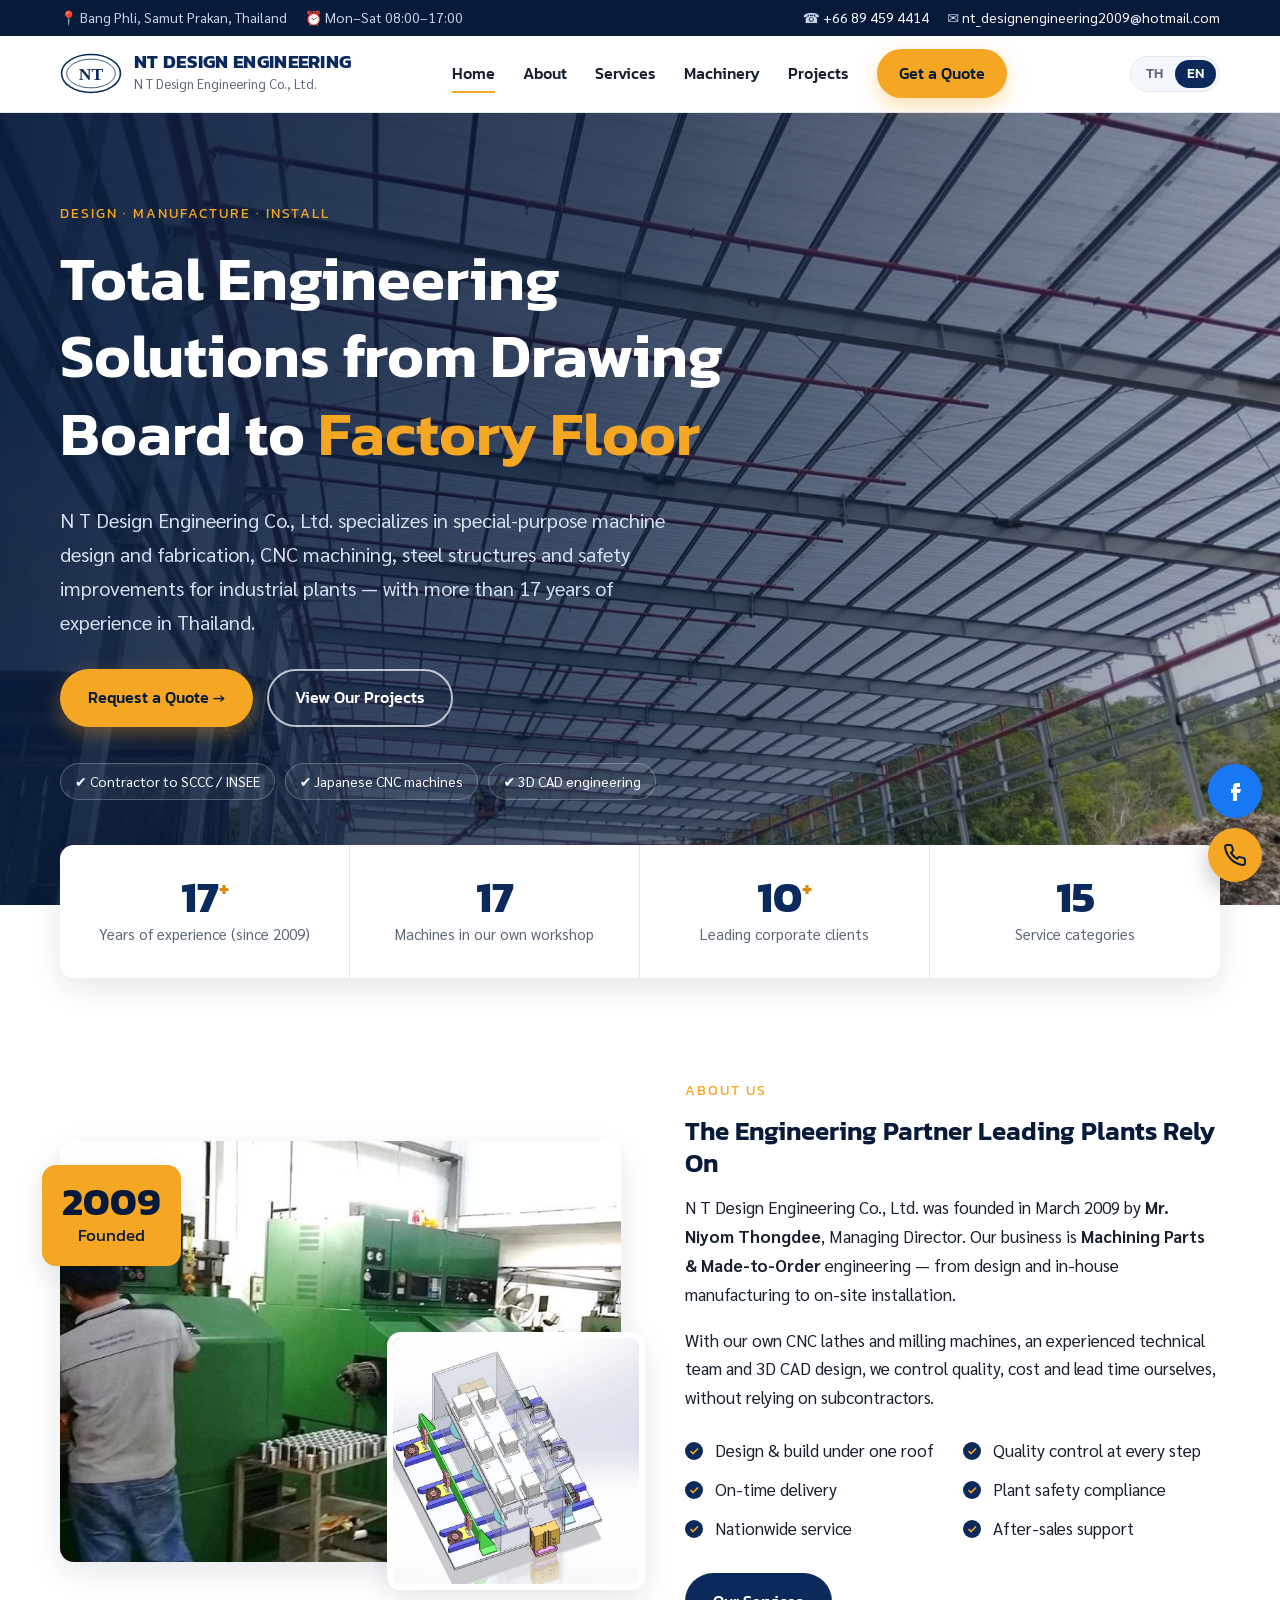
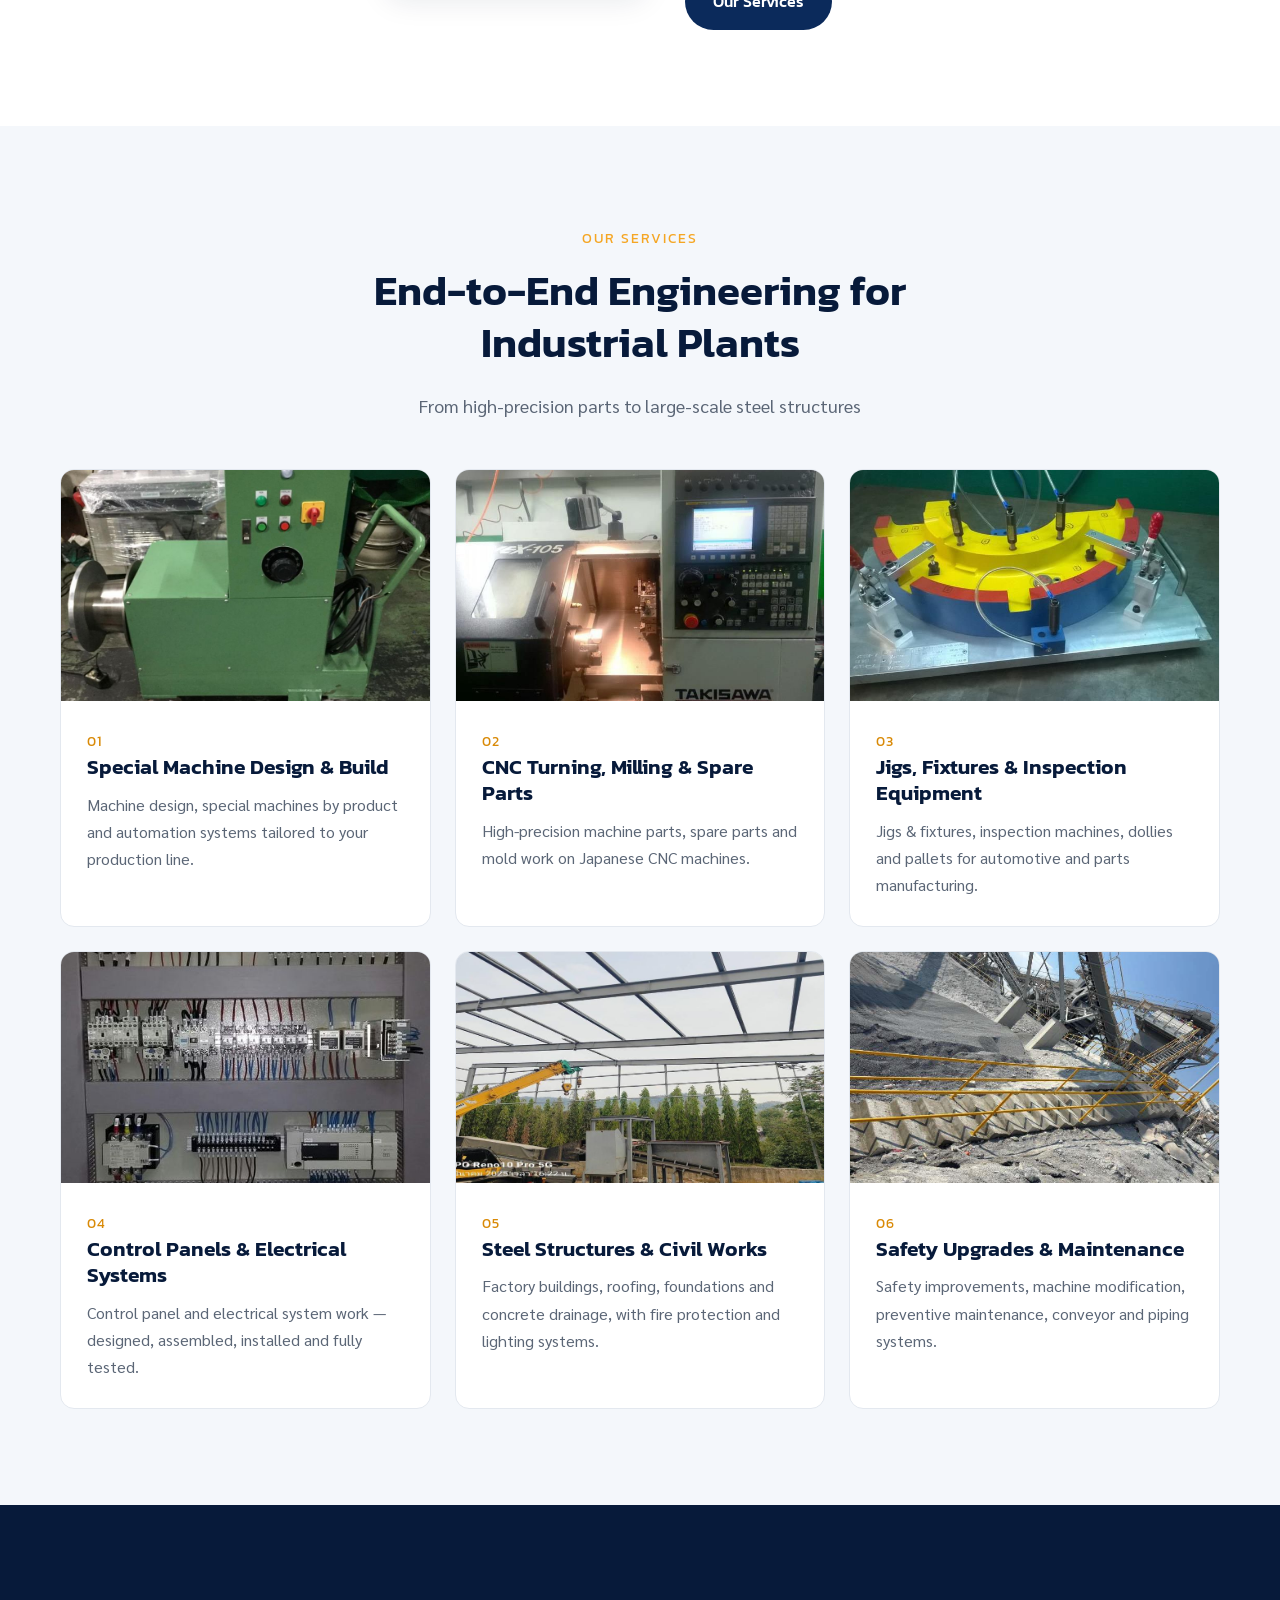
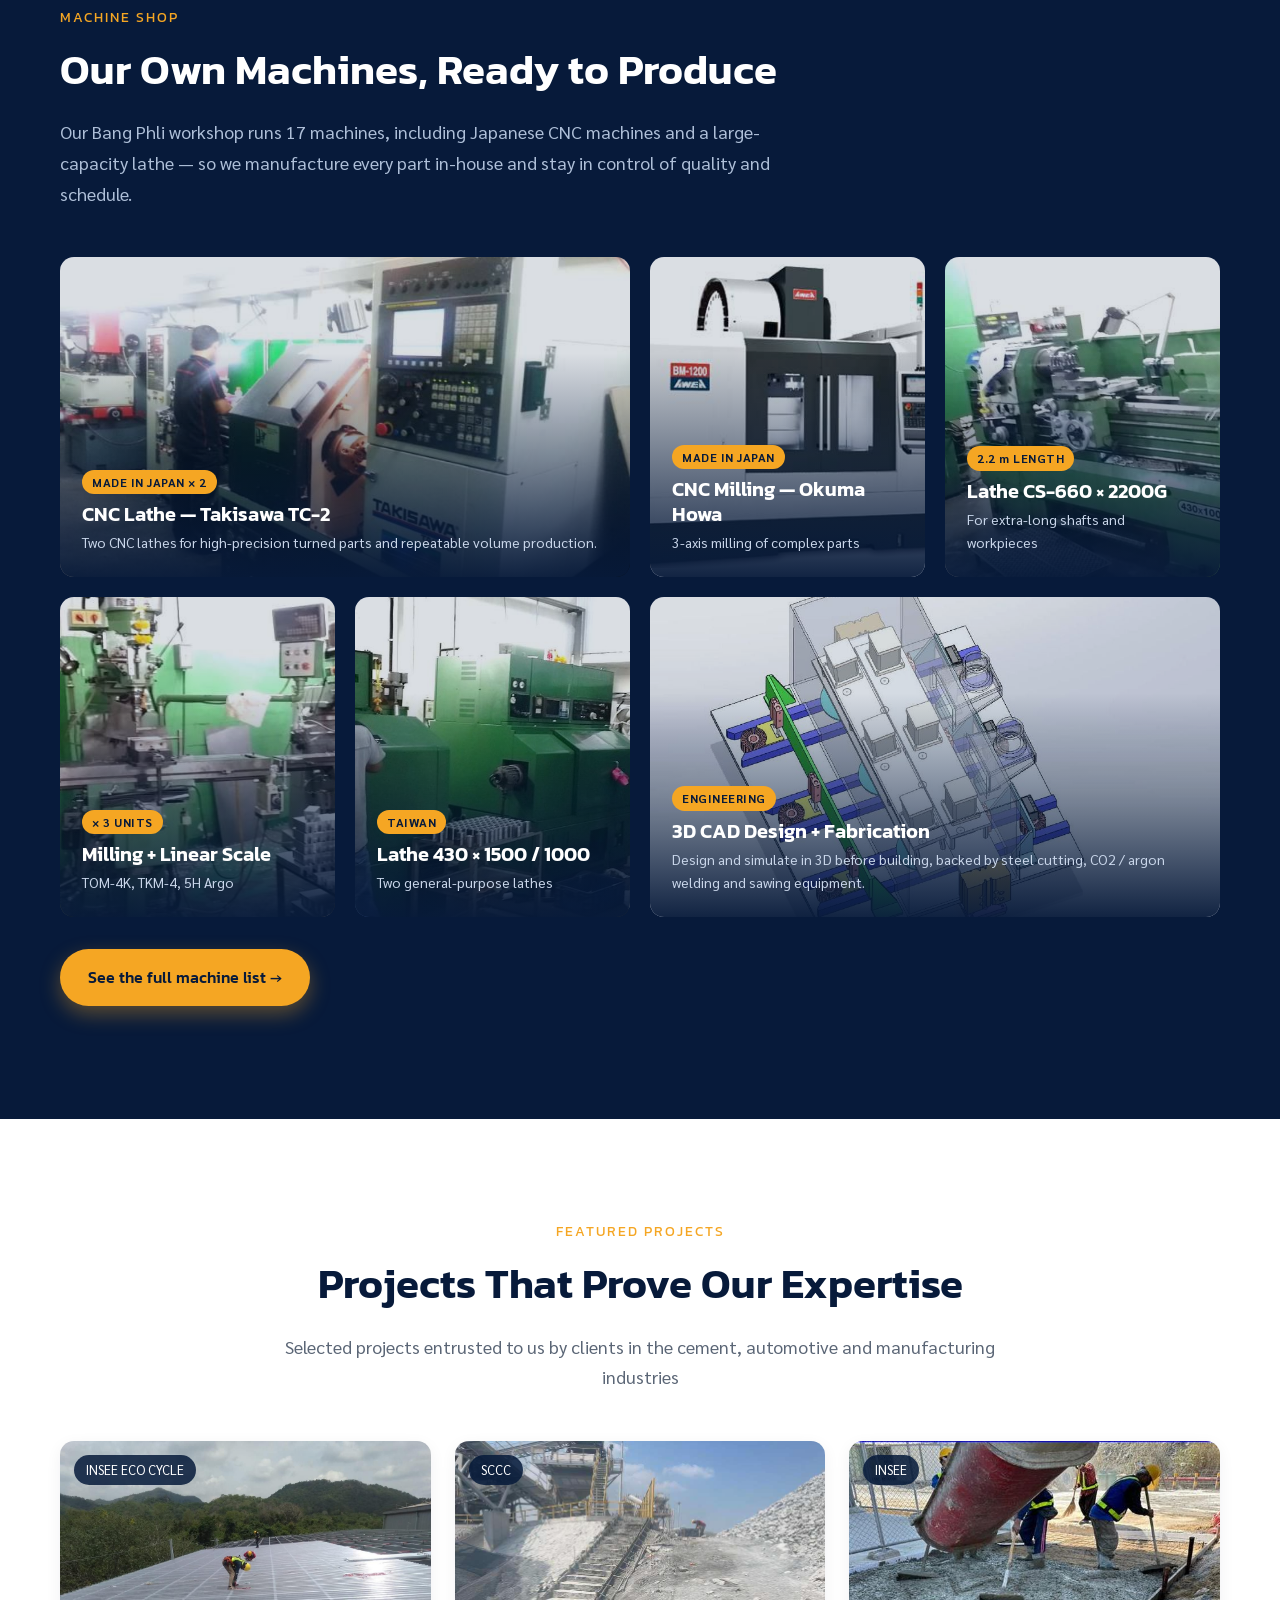
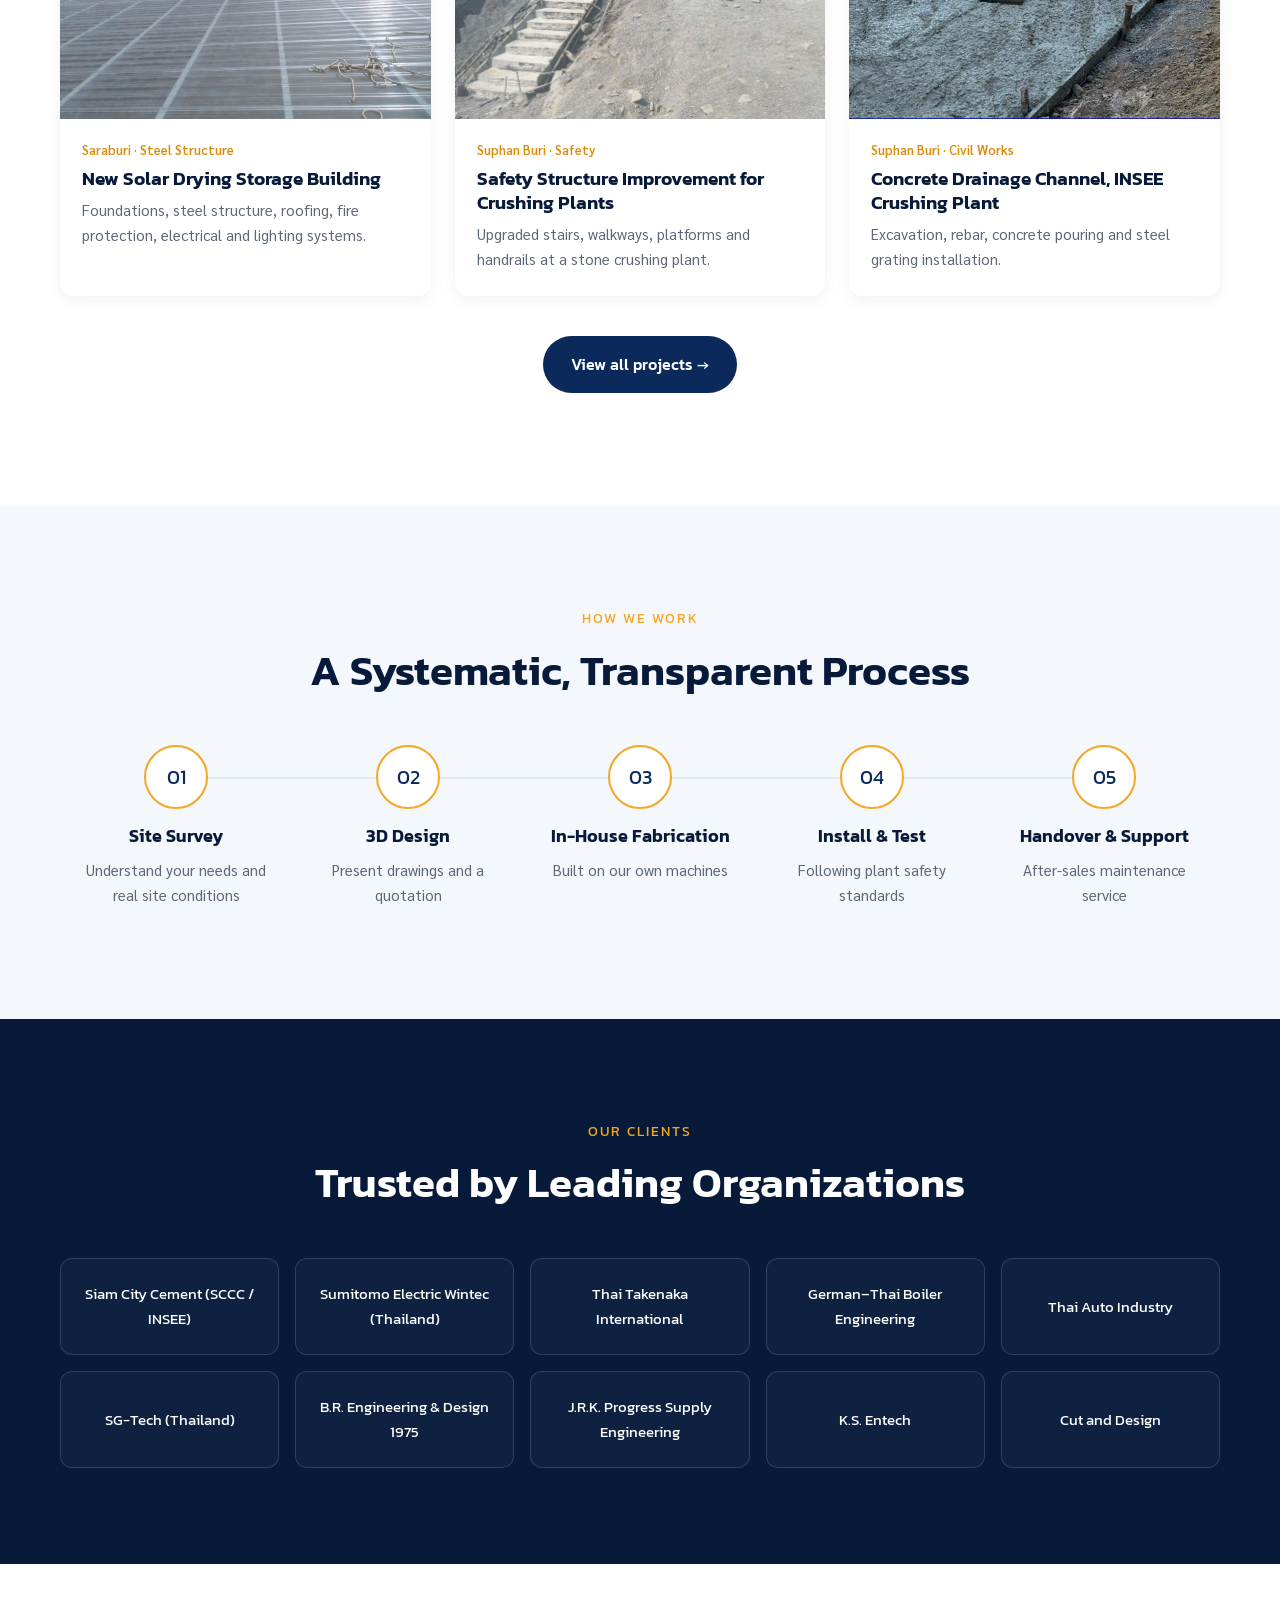
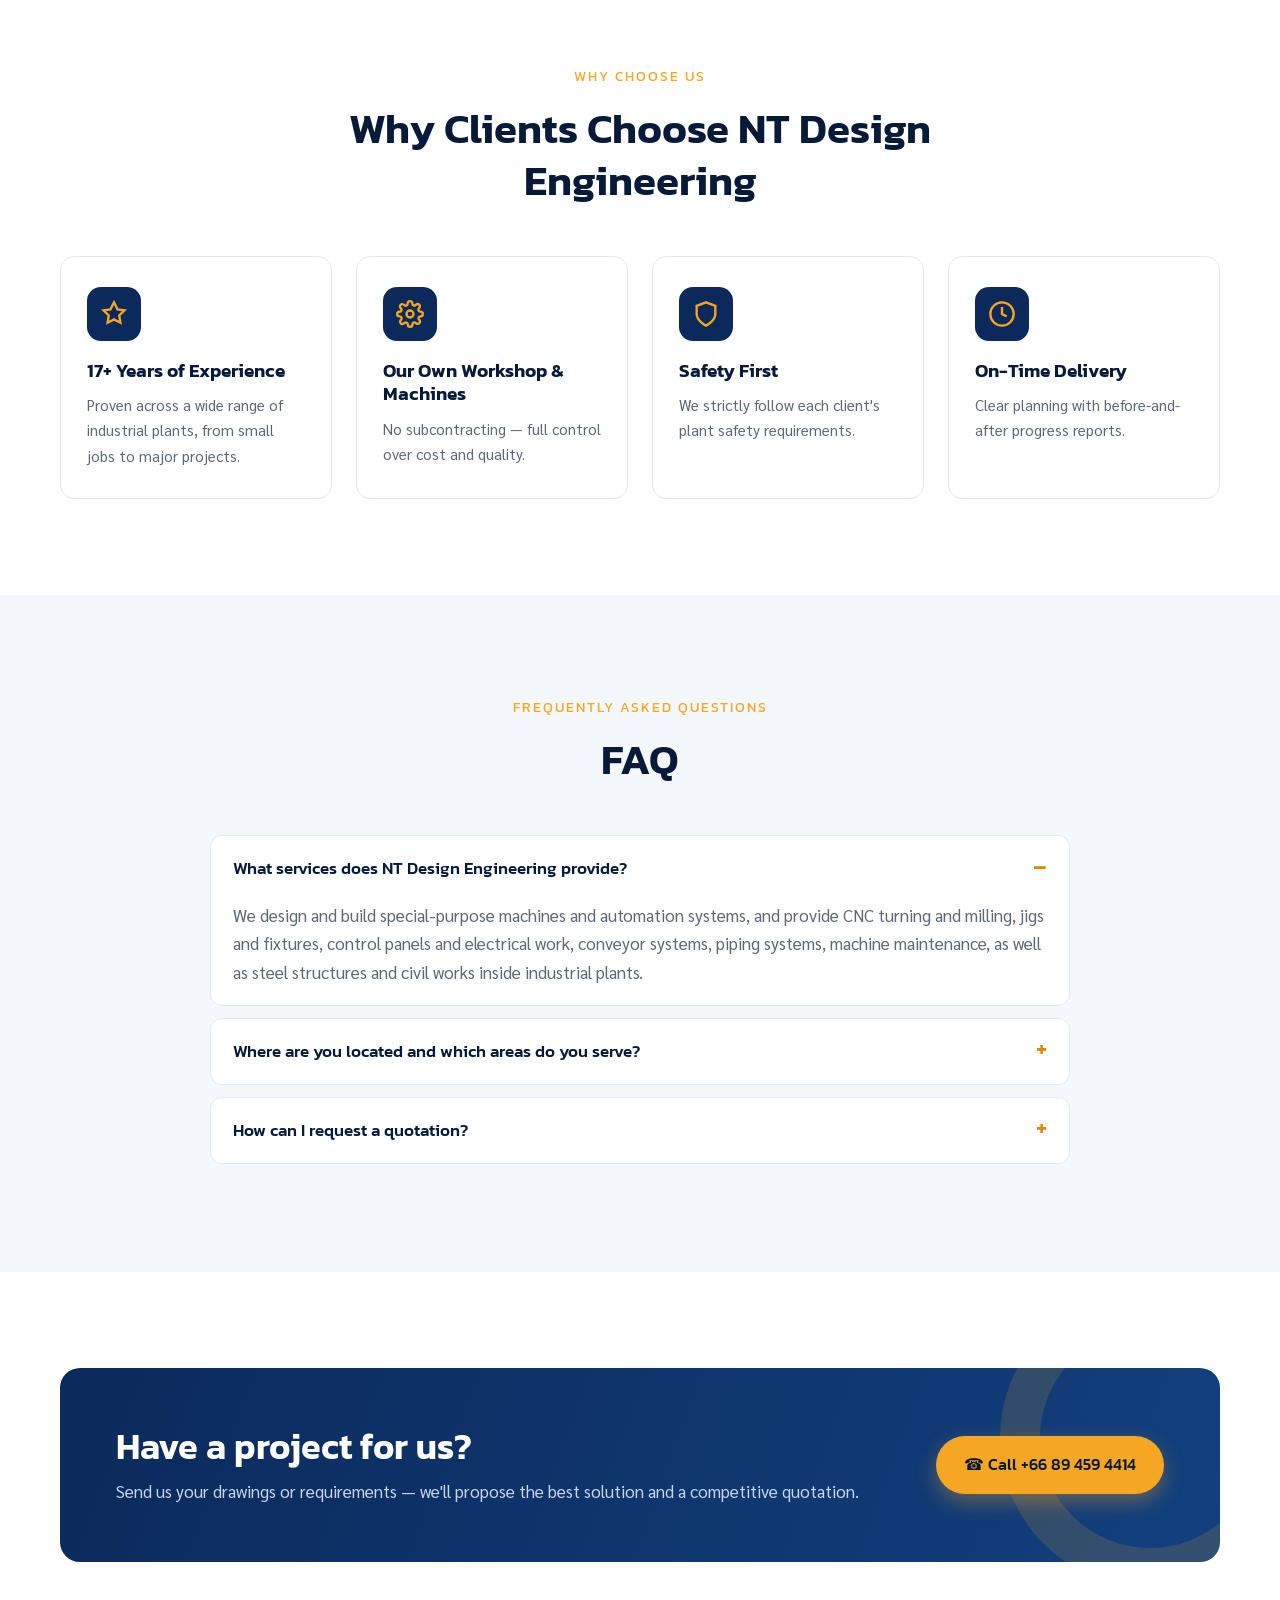
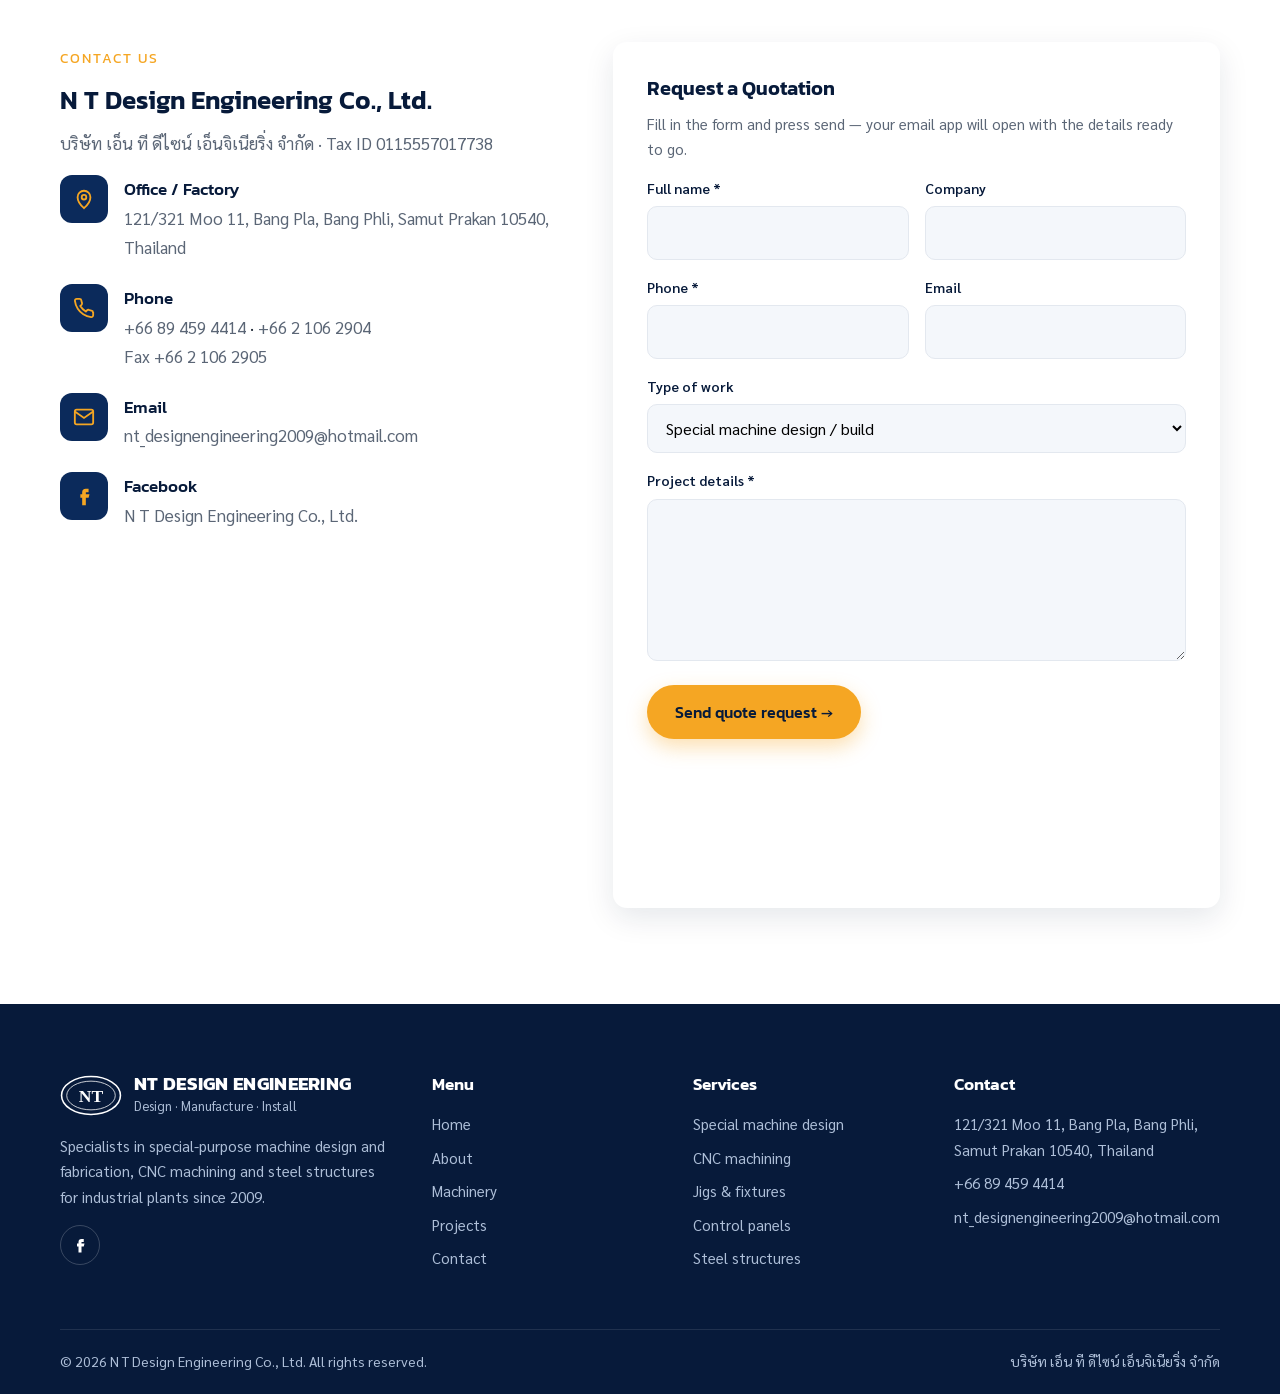
==== en/index.html @ 063d1cce "Version.01" ====
<!doctype html>
<html lang="en">
<head>
  <meta charset="utf-8">
  <meta name="viewport" content="width=device-width, initial-scale=1">
  <title>NT Design Engineering | Special Machine Design, CNC Machining &amp; Steel Structures, Thailand</title>
  <meta name="description" content="N T Design Engineering Co., Ltd. designs and builds special-purpose machines, automation systems, CNC machined parts, jigs &amp; fixtures, control panels, steel structures and plant civil works in Thailand. 17+ years of experience, trusted by SCCC / INSEE. Bang Phli, Samut Prakan.">
  <meta name="keywords" content="NT Design Engineering, special machine Thailand, machine design Thailand, CNC machining Samut Prakan, jig and fixture Thailand, control panel, steel structure contractor Thailand, industrial contractor Bangkok">
  <link rel="canonical" href="https://www.ntdesignengineering.com/en/">
  <link rel="alternate" hreflang="th" href="https://www.ntdesignengineering.com/">
  <link rel="alternate" hreflang="en" href="https://www.ntdesignengineering.com/en/">
  <link rel="alternate" hreflang="x-default" href="https://www.ntdesignengineering.com/">
  <meta name="robots" content="index, follow">
  <meta name="theme-color" content="#0b2a5b">

  <meta property="og:type" content="website">
  <meta property="og:locale" content="en_US">
  <meta property="og:locale:alternate" content="th_TH">
  <meta property="og:site_name" content="NT Design Engineering">
  <meta property="og:title" content="NT Design Engineering | Design · Manufacture · Install">
  <meta property="og:description" content="Special machine design, CNC machining, steel structures and plant safety improvements for industrial facilities in Thailand. 17+ years of experience.">
  <meta property="og:url" content="https://www.ntdesignengineering.com/en/">
  <meta property="og:image" content="https://www.ntdesignengineering.com/assets/img/hero-steel-structure.jpg">
  <meta name="twitter:card" content="summary_large_image">

  <link rel="icon" href="../assets/img/logo.svg" type="image/svg+xml">
  <link rel="preconnect" href="https://fonts.googleapis.com">
  <link rel="preconnect" href="https://fonts.gstatic.com" crossorigin>
  <link href="https://fonts.googleapis.com/css2?family=Kanit:wght@400;500;600&family=Sarabun:wght@400;600;700&display=swap" rel="stylesheet">
  <link rel="preload" as="image" href="../assets/img/hero-steel-structure.jpg">
  <link rel="stylesheet" href="../assets/css/style.css">

  <script type="application/ld+json">
  {
    "@context": "https://schema.org",
    "@graph": [
      {
        "@type": ["Organization", "LocalBusiness"],
        "@id": "https://www.ntdesignengineering.com/#org",
        "name": "N T Design Engineering Co., Ltd.",
        "alternateName": ["NT Design Engineering", "บริษัท เอ็น ที ดีไซน์ เอ็นจิเนียริ่ง จำกัด"],
        "url": "https://www.ntdesignengineering.com/en/",
        "logo": "https://www.ntdesignengineering.com/assets/img/logo.svg",
        "image": "https://www.ntdesignengineering.com/assets/img/hero-steel-structure.jpg",
        "description": "Design and manufacture of special-purpose machines, automation systems, CNC machined parts, jigs and fixtures, control panels, steel structures and civil works for industrial plants.",
        "foundingDate": "2009-03",
        "founder": { "@type": "Person", "name": "Mr. Niyom Thongdee" },
        "taxID": "0115557017738",
        "telephone": "+66-2-106-2904",
        "faxNumber": "+66-2-106-2905",
        "email": "nt_designengineering2009@hotmail.com",
        "address": {
          "@type": "PostalAddress",
          "streetAddress": "121/321 Moo 11, Bang Pla",
          "addressLocality": "Bang Phli",
          "addressRegion": "Samut Prakan",
          "postalCode": "10540",
          "addressCountry": "TH"
        },
        "areaServed": "TH",
        "openingHours": "Mo-Sa 08:00-17:00",
        "contactPoint": [{
          "@type": "ContactPoint",
          "telephone": "+66-89-459-4414",
          "contactType": "sales",
          "availableLanguage": ["th", "en"]
        }],
        "sameAs": ["https://www.facebook.com/profile.php?id=100054307536803"],
        "knowsAbout": ["Machine design", "Special purpose machine", "Automation system", "CNC machining", "Jig and fixture", "Control panel", "Steel structure", "Conveyor system", "Piping system"]
      },
      {
        "@type": "WebSite",
        "@id": "https://www.ntdesignengineering.com/en/#website",
        "url": "https://www.ntdesignengineering.com/en/",
        "name": "NT Design Engineering",
        "inLanguage": "en",
        "publisher": { "@id": "https://www.ntdesignengineering.com/#org" }
      },
      {
        "@type": "FAQPage",
        "mainEntity": [
          { "@type": "Question", "name": "What services does NT Design Engineering provide?", "acceptedAnswer": { "@type": "Answer", "text": "We design and build special-purpose machines and automation systems, and provide CNC turning and milling, jigs and fixtures, control panels and electrical work, conveyor systems, piping systems, machine maintenance, as well as steel structures and civil works inside industrial plants." } },
          { "@type": "Question", "name": "Where are you located and which areas do you serve?", "acceptedAnswer": { "@type": "Answer", "text": "Our office and factory are at 121/321 Moo 11, Bang Pla, Bang Phli, Samut Prakan 10540, Thailand. We serve projects nationwide, including Saraburi, Suphan Buri and industrial estates across Thailand." } },
          { "@type": "Question", "name": "How can I request a quotation?", "acceptedAnswer": { "@type": "Answer", "text": "Call +66 89 459 4414 or +66 2 106 2904, email nt_designengineering2009@hotmail.com, or send your drawings and requirements through the form on our website. Our team will get back to you promptly." } }
        ]
      }
    ]
  }
  </script>
</head>
<body>
  <a class="skip" href="#main">Skip to content</a>

  <div class="topbar">
    <div class="container">
      <div><span>📍 Bang Phli, Samut Prakan, Thailand</span><span class="hide-sm">⏰ Mon–Sat 08:00–17:00</span></div>
      <div><span>☎ <a href="tel:+66894594414">+66 89 459 4414</a></span><span class="hide-sm">✉ <a href="mailto:nt_designengineering2009@hotmail.com">nt_designengineering2009@hotmail.com</a></span></div>
    </div>
  </div>

  <header class="header">
    <div class="container">
      <a class="brand" href="index.html" aria-label="NT Design Engineering home">
        <img class="brand-logo" src="../assets/img/logo.svg" alt="NT Design Engineering logo" width="62" height="42">
        <span><strong>NT DESIGN ENGINEERING</strong><small>N T Design Engineering Co., Ltd.</small></span>
      </a>
      <button class="menu-toggle" aria-label="Open menu" aria-expanded="false"><span></span><span></span><span></span></button>
      <nav class="nav" aria-label="Main menu">
        <a href="index.html" aria-current="page">Home</a>
        <a href="#about">About</a>
        <a href="#services">Services</a>
        <a href="machinery.html">Machinery</a>
        <a href="projects.html">Projects</a>
        <a class="btn btn-primary" href="#contact">Get a Quote</a>
      </nav>
      <div class="lang-switch" role="group" aria-label="เลือกภาษา / Language"><a href="../index.html" lang="th" hreflang="th">TH</a><a href="index.html" lang="en" aria-current="true">EN</a></div>
    </div>
  </header>

  <main id="main">
    <!-- HERO -->
    <section class="hero" aria-label="Company introduction" style="padding:0">
      <div class="hero-bg" style="background-image:url('../assets/img/hero-steel-structure.jpg')"></div>
      <div class="container">
        <span class="eyebrow">Design · Manufacture · Install</span>
        <h1>Total Engineering Solutions from Drawing Board to <em>Factory Floor</em></h1>
        <p class="lead">N T Design Engineering Co., Ltd. specializes in special-purpose machine design and fabrication, CNC machining, steel structures and safety improvements for industrial plants — with more than 17 years of experience in Thailand.</p>
        <div class="hero-actions">
          <a class="btn btn-primary" href="#contact">Request a Quote →</a>
          <a class="btn btn-outline" href="projects.html">View Our Projects</a>
        </div>
        <div class="hero-badges">
          <span>✔ Contractor to SCCC / INSEE</span>
          <span>✔ Japanese CNC machines</span>
          <span>✔ 3D CAD engineering</span>
        </div>
      </div>
    </section>

    <!-- STATS -->
    <div class="stats">
      <div class="container">
        <div class="stats-grid reveal">
          <div class="stat"><b data-count="17">17<sup>+</sup></b><span>Years of experience (since 2009)</span></div>
          <div class="stat"><b data-count="17">17<sup></sup></b><span>Machines in our own workshop</span></div>
          <div class="stat"><b data-count="10">10<sup>+</sup></b><span>Leading corporate clients</span></div>
          <div class="stat"><b data-count="15">15<sup></sup></b><span>Service categories</span></div>
        </div>
      </div>
    </div>

    <!-- ABOUT -->
    <section id="about">
      <div class="container about-grid">
        <div class="about-media reveal">
          <img src="../assets/img/cnc-lathe-line.jpg" alt="CNC lathe line at the NT Design Engineering workshop" loading="lazy" width="1000" height="572">
          <img class="float" src="../assets/img/cad-design.jpg" alt="Machine design in 3D CAD" loading="lazy" width="1000" height="752">
          <div class="years"><b>2009</b>Founded</div>
        </div>
        <div class="reveal">
          <span class="eyebrow">About Us</span>
          <h2>The Engineering Partner Leading Plants Rely On</h2>
          <p>N T Design Engineering Co., Ltd. was founded in March 2009 by <strong>Mr. Niyom Thongdee</strong>, Managing Director. Our business is <strong>Machining Parts &amp; Made-to-Order</strong> engineering — from design and in-house manufacturing to on-site installation.</p>
          <p>With our own CNC lathes and milling machines, an experienced technical team and 3D CAD design, we control quality, cost and lead time ourselves, without relying on subcontractors.</p>
          <ul class="checklist">
            <li>Design &amp; build under one roof</li>
            <li>Quality control at every step</li>
            <li>On-time delivery</li>
            <li>Plant safety compliance</li>
            <li>Nationwide service</li>
            <li>After-sales support</li>
          </ul>
          <a class="btn btn-navy" href="#services">Our Services</a>
        </div>
      </div>
    </section>

    <!-- SERVICES -->
    <section id="services" class="section-soft">
      <div class="container">
        <div class="section-head center reveal">
          <span class="eyebrow">Our Services</span>
          <h2>End-to-End Engineering for Industrial Plants</h2>
          <p>From high-precision parts to large-scale steel structures</p>
        </div>
        <div class="services-grid">
          <article class="service reveal">
            <img src="../assets/img/special-machine.jpg" alt="Special-purpose machine designed and built by NT Design Engineering" loading="lazy" width="900" height="768">
            <div class="service-body"><span class="service-num">01</span><h3>Special Machine Design &amp; Build</h3><p>Machine design, special machines by product and automation systems tailored to your production line.</p></div>
          </article>
          <article class="service reveal">
            <img src="../assets/img/cnc-takisawa.jpg" alt="CNC turning on a Takisawa lathe" loading="lazy" width="900" height="635">
            <div class="service-body"><span class="service-num">02</span><h3>CNC Turning, Milling &amp; Spare Parts</h3><p>High-precision machine parts, spare parts and mold work on Japanese CNC machines.</p></div>
          </article>
          <article class="service reveal">
            <img src="../assets/img/jig-fixture-1.jpg" alt="Checking jig and fixture for part inspection" loading="lazy" width="900" height="483">
            <div class="service-body"><span class="service-num">03</span><h3>Jigs, Fixtures &amp; Inspection Equipment</h3><p>Jigs &amp; fixtures, inspection machines, dollies and pallets for automotive and parts manufacturing.</p></div>
          </article>
          <article class="service reveal">
            <img src="../assets/img/control-panel.jpg" alt="Electrical control panel assembled by our team" loading="lazy" width="600" height="1024">
            <div class="service-body"><span class="service-num">04</span><h3>Control Panels &amp; Electrical Systems</h3><p>Control panel and electrical system work — designed, assembled, installed and fully tested.</p></div>
          </article>
          <article class="service reveal">
            <img src="../assets/img/solar-frame.jpg" alt="Steel structure erection with a mobile crane" loading="lazy" width="1200" height="561">
            <div class="service-body"><span class="service-num">05</span><h3>Steel Structures &amp; Civil Works</h3><p>Factory buildings, roofing, foundations and concrete drainage, with fire protection and lighting systems.</p></div>
          </article>
          <article class="service reveal">
            <img src="../assets/img/crushing-handrail.jpg" alt="Walkway and handrail safety upgrade at a stone crushing plant" loading="lazy" width="1000" height="711">
            <div class="service-body"><span class="service-num">06</span><h3>Safety Upgrades &amp; Maintenance</h3><p>Safety improvements, machine modification, preventive maintenance, conveyor and piping systems.</p></div>
          </article>
        </div>
      </div>
    </section>

    <!-- MACHINES (highlights) -->
    <section class="section-dark" id="machinery">
      <div class="container">
        <div class="section-head reveal">
          <span class="eyebrow">Machine Shop</span>
          <h2>Our Own Machines, Ready to Produce</h2>
          <p>Our Bang Phli workshop runs 17 machines, including Japanese CNC machines and a large-capacity lathe — so we manufacture every part in-house and stay in control of quality and schedule.</p>
        </div>
        <div class="machines-grid">
          <div class="machine wide reveal">
            <img src="../assets/img/cnc-takisawa-operator.jpg" alt="Takisawa TC-2 CNC lathe with operator" loading="lazy" width="900" height="635">
            <div class="machine-info"><span class="tag">MADE IN JAPAN × 2</span><h3>CNC Lathe — Takisawa TC-2</h3><p>Two CNC lathes for high-precision turned parts and repeatable volume production.</p></div>
          </div>
          <div class="machine reveal">
            <img src="../assets/img/cnc-milling.jpg" alt="CNC milling machine" loading="lazy" width="900" height="635">
            <div class="machine-info"><span class="tag">MADE IN JAPAN</span><h3>CNC Milling — Okuma Howa</h3><p>3-axis milling of complex parts</p></div>
          </div>
          <div class="machine reveal">
            <img src="../assets/img/lathe-430.jpg" alt="Large CS-660 x 2200G lathe" loading="lazy" width="900" height="597">
            <div class="machine-info"><span class="tag">2.2 m LENGTH</span><h3>Lathe CS-660 × 2200G</h3><p>For extra-long shafts and workpieces</p></div>
          </div>
          <div class="machine reveal">
            <img src="../assets/img/milling-shop.jpg" alt="Milling machines with linear scales" loading="lazy" width="900" height="499">
            <div class="machine-info"><span class="tag">× 3 UNITS</span><h3>Milling + Linear Scale</h3><p>TOM-4K, TKM-4, 5H Argo</p></div>
          </div>
          <div class="machine reveal">
            <img src="../assets/img/cnc-lathe-line.jpg" alt="Lathe line in the workshop" loading="lazy" width="1000" height="572">
            <div class="machine-info"><span class="tag">TAIWAN</span><h3>Lathe 430 × 1500 / 1000</h3><p>Two general-purpose lathes</p></div>
          </div>
          <div class="machine wide reveal">
            <img src="../assets/img/cad-design.jpg" alt="Machine design in 3D CAD" loading="lazy" width="1000" height="752">
            <div class="machine-info"><span class="tag">ENGINEERING</span><h3>3D CAD Design + Fabrication</h3><p>Design and simulate in 3D before building, backed by steel cutting, CO2 / argon welding and sawing equipment.</p></div>
          </div>
        </div>
        <p style="margin-top:32px"><a class="btn btn-primary" href="machinery.html">See the full machine list →</a></p>
      </div>
    </section>

    <!-- FEATURED PROJECTS -->
    <section id="projects">
      <div class="container">
        <div class="section-head center reveal">
          <span class="eyebrow">Featured Projects</span>
          <h2>Projects That Prove Our Expertise</h2>
          <p>Selected projects entrusted to us by clients in the cement, automotive and manufacturing industries</p>
        </div>
        <div class="projects-grid">
          <article class="project reveal">
            <figure data-zoom><img src="../assets/img/solar-roof-workers.jpg" alt="Solar Drying Storage Building — INSEE ECO CYCLE, Saraburi" loading="lazy" width="1200" height="900"><span class="client">INSEE ECO CYCLE</span></figure>
            <div class="project-body"><div class="meta">Saraburi · Steel Structure</div><h3>New Solar Drying Storage Building</h3><p>Foundations, steel structure, roofing, fire protection, electrical and lighting systems.</p></div>
          </article>
          <article class="project reveal">
            <figure data-zoom><img src="../assets/img/crushing-stairs.jpg" alt="Safety structure improvement, Suphan Buri crushing plant" loading="lazy" width="1000" height="630"><span class="client">SCCC</span></figure>
            <div class="project-body"><div class="meta">Suphan Buri · Safety</div><h3>Safety Structure Improvement for Crushing Plants</h3><p>Upgraded stairs, walkways, platforms and handrails at a stone crushing plant.</p></div>
          </article>
          <article class="project reveal">
            <figure data-zoom><img src="../assets/img/concrete-pour.jpg" alt="Concrete drainage channel construction, INSEE Suphan Buri crushing plant" loading="lazy" width="1000" height="664"><span class="client">INSEE</span></figure>
            <div class="project-body"><div class="meta">Suphan Buri · Civil Works</div><h3>Concrete Drainage Channel, INSEE Crushing Plant</h3><p>Excavation, rebar, concrete pouring and steel grating installation.</p></div>
          </article>
        </div>
        <p style="text-align:center;margin-top:40px"><a class="btn btn-navy" href="projects.html">View all projects →</a></p>
      </div>
    </section>

    <!-- PROCESS -->
    <section class="section-soft">
      <div class="container">
        <div class="section-head center reveal">
          <span class="eyebrow">How We Work</span>
          <h2>A Systematic, Transparent Process</h2>
        </div>
        <div class="process reveal">
          <div class="step"><h3>Site Survey</h3><p>Understand your needs and real site conditions</p></div>
          <div class="step"><h3>3D Design</h3><p>Present drawings and a quotation</p></div>
          <div class="step"><h3>In-House Fabrication</h3><p>Built on our own machines</p></div>
          <div class="step"><h3>Install &amp; Test</h3><p>Following plant safety standards</p></div>
          <div class="step"><h3>Handover &amp; Support</h3><p>After-sales maintenance service</p></div>
        </div>
      </div>
    </section>

    <!-- CLIENTS -->
    <section class="section-dark">
      <div class="container">
        <div class="section-head center reveal">
          <span class="eyebrow">Our Clients</span>
          <h2>Trusted by Leading Organizations</h2>
        </div>
        <div class="clients-grid reveal">
          <div class="client-card">Siam City Cement (SCCC / INSEE)</div>
          <div class="client-card">Sumitomo Electric Wintec (Thailand)</div>
          <div class="client-card">Thai Takenaka International</div>
          <div class="client-card">German–Thai Boiler Engineering</div>
          <div class="client-card">Thai Auto Industry</div>
          <div class="client-card">SG-Tech (Thailand)</div>
          <div class="client-card">B.R. Engineering &amp; Design 1975</div>
          <div class="client-card">J.R.K. Progress Supply Engineering</div>
          <div class="client-card">K.S. Entech</div>
          <div class="client-card">Cut and Design</div>
        </div>
      </div>
    </section>

    <!-- WHY -->
    <section>
      <div class="container">
        <div class="section-head center reveal">
          <span class="eyebrow">Why Choose Us</span>
          <h2>Why Clients Choose NT Design Engineering</h2>
        </div>
        <div class="why-grid">
          <div class="why reveal"><div class="icon"><svg viewBox="0 0 24 24" fill="none" stroke="currentColor" stroke-width="2"><path d="M12 2l3 6 6 .9-4.5 4.3 1 6.3L12 16.6 6.5 19.5l1-6.3L3 8.9 9 8z"/></svg></div><h3>17+ Years of Experience</h3><p>Proven across a wide range of industrial plants, from small jobs to major projects.</p></div>
          <div class="why reveal"><div class="icon"><svg viewBox="0 0 24 24" fill="none" stroke="currentColor" stroke-width="2"><circle cx="12" cy="12" r="3"/><path d="M19.4 15a1.7 1.7 0 00.3 1.8l.1.1a2 2 0 11-2.8 2.8l-.1-.1a1.7 1.7 0 00-1.8-.3 1.7 1.7 0 00-1 1.5V21a2 2 0 01-4 0v-.1a1.7 1.7 0 00-1.1-1.5 1.7 1.7 0 00-1.8.3l-.1.1a2 2 0 11-2.8-2.8l.1-.1a1.7 1.7 0 00.3-1.8 1.7 1.7 0 00-1.5-1H3a2 2 0 010-4h.1a1.7 1.7 0 001.5-1.1 1.7 1.7 0 00-.3-1.8l-.1-.1a2 2 0 112.8-2.8l.1.1a1.7 1.7 0 001.8.3H9a1.7 1.7 0 001-1.5V3a2 2 0 014 0v.1a1.7 1.7 0 001 1.5 1.7 1.7 0 001.8-.3l.1-.1a2 2 0 112.8 2.8l-.1.1a1.7 1.7 0 00-.3 1.8V9a1.7 1.7 0 001.5 1H21a2 2 0 010 4h-.1a1.7 1.7 0 00-1.5 1z"/></svg></div><h3>Our Own Workshop &amp; Machines</h3><p>No subcontracting — full control over cost and quality.</p></div>
          <div class="why reveal"><div class="icon"><svg viewBox="0 0 24 24" fill="none" stroke="currentColor" stroke-width="2"><path d="M12 22s8-4 8-10V5l-8-3-8 3v7c0 6 8 10 8 10z"/></svg></div><h3>Safety First</h3><p>We strictly follow each client's plant safety requirements.</p></div>
          <div class="why reveal"><div class="icon"><svg viewBox="0 0 24 24" fill="none" stroke="currentColor" stroke-width="2"><circle cx="12" cy="12" r="10"/><path d="M12 6v6l4 2"/></svg></div><h3>On-Time Delivery</h3><p>Clear planning with before-and-after progress reports.</p></div>
        </div>
      </div>
    </section>

    <!-- FAQ -->
    <section class="section-soft" id="faq">
      <div class="container">
        <div class="section-head center reveal">
          <span class="eyebrow">Frequently Asked Questions</span>
          <h2>FAQ</h2>
        </div>
        <div class="faq reveal">
          <details open><summary>What services does NT Design Engineering provide?</summary><p>We design and build special-purpose machines and automation systems, and provide CNC turning and milling, jigs and fixtures, control panels and electrical work, conveyor systems, piping systems, machine maintenance, as well as steel structures and civil works inside industrial plants.</p></details>
          <details><summary>Where are you located and which areas do you serve?</summary><p>Our office and factory are at 121/321 Moo 11, Bang Pla, Bang Phli, Samut Prakan 10540, Thailand. We serve projects nationwide, including Saraburi, Suphan Buri and industrial estates across Thailand.</p></details>
          <details><summary>How can I request a quotation?</summary><p>Call +66 89 459 4414 or +66 2 106 2904, email nt_designengineering2009@hotmail.com, or send your drawings and requirements using the form below. Our team will get back to you promptly.</p></details>
        </div>
      </div>
    </section>

    <!-- CONTACT -->
    <section id="contact">
      <div class="container">
        <div class="cta reveal" style="margin-bottom:80px">
          <div><h2>Have a project for us?</h2><p>Send us your drawings or requirements — we'll propose the best solution and a competitive quotation.</p></div>
          <a class="btn btn-primary" href="tel:+66894594414">☎ Call +66 89 459 4414</a>
        </div>
        <div class="contact-grid">
          <div class="reveal">
            <span class="eyebrow">Contact Us</span>
            <h2>N T Design Engineering Co., Ltd.</h2>
            <p style="color:var(--muted)">บริษัท เอ็น ที ดีไซน์ เอ็นจิเนียริ่ง จำกัด · Tax ID 0115557017738</p>
            <div class="contact-item"><div class="icon"><svg viewBox="0 0 24 24" fill="none" stroke="currentColor" stroke-width="2"><path d="M12 22s7-6.2 7-12a7 7 0 10-14 0c0 5.8 7 12 7 12z"/><circle cx="12" cy="10" r="2.5"/></svg></div><div><b>Office / Factory</b><span>121/321 Moo 11, Bang Pla, Bang Phli, Samut Prakan 10540, Thailand</span></div></div>
            <div class="contact-item"><div class="icon"><svg viewBox="0 0 24 24" fill="none" stroke="currentColor" stroke-width="2"><path d="M22 16.9v3a2 2 0 01-2.2 2 19.8 19.8 0 01-8.6-3.1 19.5 19.5 0 01-6-6A19.8 19.8 0 012.1 4.2 2 2 0 014.1 2h3a2 2 0 012 1.7c.1.9.4 1.8.7 2.7a2 2 0 01-.5 2.1L8 9.8a16 16 0 006 6l1.3-1.3a2 2 0 012.1-.4c.9.3 1.8.6 2.7.7a2 2 0 011.7 2z"/></svg></div><div><b>Phone</b><a href="tel:+66894594414">+66 89 459 4414</a> · <a href="tel:+6621062904">+66 2 106 2904</a><br><span>Fax +66 2 106 2905</span></div></div>
            <div class="contact-item"><div class="icon"><svg viewBox="0 0 24 24" fill="none" stroke="currentColor" stroke-width="2"><rect x="2" y="4" width="20" height="16" rx="2"/><path d="M22 6l-10 7L2 6"/></svg></div><div><b>Email</b><a href="mailto:nt_designengineering2009@hotmail.com">nt_designengineering2009@hotmail.com</a></div></div>
            <div class="contact-item"><div class="icon"><svg viewBox="0 0 24 24" fill="currentColor"><path d="M14 8h3V4h-3a4 4 0 00-4 4v2H8v4h2v8h4v-8h3l1-4h-4V8z"/></svg></div><div><b>Facebook</b><a href="https://www.facebook.com/profile.php?id=100054307536803" target="_blank" rel="noopener">N T Design Engineering Co., Ltd.</a></div></div>
            <iframe class="map" title="Map of NT Design Engineering, Bang Phli, Samut Prakan" loading="lazy" referrerpolicy="no-referrer-when-downgrade" src="https://maps.google.com/maps?q=121%2F321%20%E0%B8%AB%E0%B8%A1%E0%B8%B9%E0%B9%88%2011%20%E0%B8%9A%E0%B8%B2%E0%B8%87%E0%B8%9B%E0%B8%A5%E0%B8%B2%20%E0%B8%9A%E0%B8%B2%E0%B8%87%E0%B8%9E%E0%B8%A5%E0%B8%B5%20%E0%B8%AA%E0%B8%A1%E0%B8%B8%E0%B8%97%E0%B8%A3%E0%B8%9B%E0%B8%A3%E0%B8%B2%E0%B8%81%E0%B8%B2%E0%B8%A3%2010540&z=15&hl=en&output=embed"></iframe>
          </div>
          <form class="form reveal" id="quote-form">
            <h3>Request a Quotation</h3>
            <p style="color:var(--muted);font-size:15px">Fill in the form and press send — your email app will open with the details ready to go.</p>
            <div class="form-row">
              <div><label for="f-name">Full name *</label><input id="f-name" name="name" required autocomplete="name"></div>
              <div><label for="f-company">Company</label><input id="f-company" name="company" autocomplete="organization"></div>
            </div>
            <div class="form-row">
              <div><label for="f-phone">Phone *</label><input id="f-phone" name="phone" type="tel" required autocomplete="tel"></div>
              <div><label for="f-email">Email</label><input id="f-email" name="email" type="email" autocomplete="email"></div>
            </div>
            <label for="f-type">Type of work</label>
            <select id="f-type" name="type">
              <option>Special machine design / build</option>
              <option>CNC turning–milling / spare parts</option>
              <option>Jigs &amp; fixtures</option>
              <option>Control panel / electrical</option>
              <option>Steel structure / civil works</option>
              <option>Safety upgrade / maintenance</option>
              <option>Other</option>
            </select>
            <label for="f-msg">Project details *</label>
            <textarea id="f-msg" name="message" rows="5" required></textarea>
            <button class="btn btn-primary" type="submit">Send quote request →</button>
          </form>
        </div>
      </div>
    </section>
  </main>

  <footer class="footer">
    <div class="container">
      <div class="footer-grid">
        <div>
          <a class="brand" href="index.html"><img class="brand-logo" src="../assets/img/logo-white.svg" alt="" width="62" height="42"><span><strong>NT DESIGN ENGINEERING</strong><small>Design · Manufacture · Install</small></span></a>
          <p>Specialists in special-purpose machine design and fabrication, CNC machining and steel structures for industrial plants since 2009.</p>
          <div class="social"><a href="https://www.facebook.com/profile.php?id=100054307536803" target="_blank" rel="noopener" aria-label="Facebook"><svg viewBox="0 0 24 24" fill="currentColor"><path d="M14 8h3V4h-3a4 4 0 00-4 4v2H8v4h2v8h4v-8h3l1-4h-4V8z"/></svg></a></div>
        </div>
        <div><h4>Menu</h4><ul><li><a href="index.html">Home</a></li><li><a href="#about">About</a></li><li><a href="machinery.html">Machinery</a></li><li><a href="projects.html">Projects</a></li><li><a href="#contact">Contact</a></li></ul></div>
        <div><h4>Services</h4><ul><li>Special machine design</li><li>CNC machining</li><li>Jigs &amp; fixtures</li><li>Control panels</li><li>Steel structures</li></ul></div>
        <div><h4>Contact</h4><ul><li>121/321 Moo 11, Bang Pla, Bang Phli, Samut Prakan 10540, Thailand</li><li><a href="tel:+66894594414">+66 89 459 4414</a></li><li><a href="mailto:nt_designengineering2009@hotmail.com">nt_designengineering2009@hotmail.com</a></li></ul></div>
      </div>
      <div class="footer-bottom"><span>© <span id="year">2026</span> N T Design Engineering Co., Ltd. All rights reserved.</span><span>บริษัท เอ็น ที ดีไซน์ เอ็นจิเนียริ่ง จำกัด</span></div>
    </div>
  </footer>

  <div class="float-call">
    <a class="fb" href="https://www.facebook.com/profile.php?id=100054307536803" target="_blank" rel="noopener" aria-label="Facebook"><svg viewBox="0 0 24 24" fill="currentColor"><path d="M14 8h3V4h-3a4 4 0 00-4 4v2H8v4h2v8h4v-8h3l1-4h-4V8z"/></svg></a>
    <a class="phone" href="tel:+66894594414" aria-label="Call us"><svg viewBox="0 0 24 24" fill="none" stroke="currentColor" stroke-width="2"><path d="M22 16.9v3a2 2 0 01-2.2 2 19.8 19.8 0 01-8.6-3.1 19.5 19.5 0 01-6-6A19.8 19.8 0 012.1 4.2 2 2 0 014.1 2h3a2 2 0 012 1.7c.1.9.4 1.8.7 2.7a2 2 0 01-.5 2.1L8 9.8a16 16 0 006 6l1.3-1.3a2 2 0 012.1-.4c.9.3 1.8.6 2.7.7a2 2 0 011.7 2z"/></svg></a>
  </div>

  <script src="../assets/js/main.js" defer></script>
</body>
</html>
---- assets/css/style.css ----
/* NT Design Engineering — main stylesheet */
:root {
  --navy-900: #071a3a;
  --navy-800: #0b2a5b;
  --navy-700: #12407f;
  --blue-500: #2a6fd6;
  --amber: #f5a623;
  --amber-dark: #d98a07;
  --ink: #16202e;
  --muted: #5b6676;
  --line: #e3e8ef;
  --bg: #ffffff;
  --bg-soft: #f4f7fb;
  --radius: 14px;
  --shadow: 0 10px 30px rgba(7, 26, 58, .10);
  --max: 1200px;
  --font-head: "Kanit", system-ui, sans-serif;
  --font-body: "Sarabun", system-ui, sans-serif;
}

*, *::before, *::after { box-sizing: border-box; }
html { scroll-behavior: smooth; }
body {
  margin: 0;
  font-family: var(--font-body);
  font-size: 17px;
  line-height: 1.7;
  color: var(--ink);
  background: var(--bg);
  -webkit-font-smoothing: antialiased;
}
img { max-width: 100%; height: auto; display: block; }
a { color: var(--navy-700); text-decoration: none; }
h1, h2, h3, h4 { font-family: var(--font-head); line-height: 1.25; margin: 0 0 .5em; color: var(--navy-900); font-weight: 600; }
p { margin: 0 0 1em; }
.container { width: 100%; max-width: var(--max); margin: 0 auto; padding: 0 20px; }
.skip { position: absolute; left: -999px; }
.skip:focus { left: 16px; top: 16px; z-index: 999; background: #fff; padding: 8px 12px; }

/* ---------- Header ---------- */
.topbar { background: var(--navy-900); color: #c9d6ea; font-size: 14px; }
.topbar .container { display: flex; justify-content: space-between; gap: 16px; padding-top: 6px; padding-bottom: 6px; flex-wrap: wrap; }
.topbar a { color: #fff; }
.topbar span + span { margin-left: 18px; }

.header { position: sticky; top: 0; z-index: 50; background: rgba(255,255,255,.96); backdrop-filter: blur(8px); border-bottom: 1px solid var(--line); }
.header .container { display: flex; align-items: center; justify-content: space-between; height: 76px; }
.brand { display: flex; align-items: center; gap: 12px; color: var(--navy-800); }
.brand img { width: 62px; height: auto; }
.brand-logo { width: 62px; height: 42px; color: var(--navy-800); }
.brand strong { display: block; font-family: var(--font-head); font-size: 19px; letter-spacing: .3px; line-height: 1.1; }
.brand small { display: block; font-size: 13px; color: var(--muted); }

.nav { display: flex; align-items: center; gap: 28px; }
.nav a { color: var(--ink); font-family: var(--font-head); font-weight: 500; font-size: 16px; position: relative; }
.nav a:not(.btn)::after { content: ""; position: absolute; left: 0; bottom: -6px; height: 2px; width: 0; background: var(--amber); transition: width .25s; }
.nav a:hover::after, .nav a[aria-current]::after { width: 100%; }
.menu-toggle { display: none; background: none; border: 0; padding: 8px; cursor: pointer; }
.menu-toggle span { display: block; width: 26px; height: 2px; background: var(--navy-900); margin: 6px 0; transition: .3s; }

/* ---------- Buttons ---------- */
.btn { display: inline-flex; align-items: center; gap: 8px; padding: 13px 26px; border-radius: 999px; font-family: var(--font-head); font-weight: 500; font-size: 16px; border: 2px solid transparent; transition: transform .2s, background .2s, box-shadow .2s; cursor: pointer; }
.btn:hover { transform: translateY(-2px); }
.btn-primary { background: var(--amber); color: var(--navy-900); box-shadow: 0 8px 20px rgba(245,166,35,.35); }
.btn-primary:hover { background: var(--amber-dark); }
.btn-outline { border-color: rgba(255,255,255,.7); color: #fff; }
.btn-outline:hover { background: rgba(255,255,255,.12); }
.btn-navy { background: var(--navy-800); color: #fff; }
.btn-navy:hover { background: var(--navy-700); }
.nav .btn { padding: 9px 20px; color: var(--navy-900); }

/* ---------- Hero ---------- */
.hero { position: relative; min-height: 88vh; display: flex; align-items: center; color: #fff; overflow: hidden; background: var(--navy-900); }
.hero-bg { position: absolute; inset: 0; background-size: cover; background-position: center; transform: scale(1.06); animation: heroZoom 18s ease-out forwards; }
.hero::after { content: ""; position: absolute; inset: 0; background: linear-gradient(100deg, rgba(7,26,58,.94) 0%, rgba(7,26,58,.75) 45%, rgba(7,26,58,.25) 100%); }
@keyframes heroZoom { to { transform: scale(1); } }
.hero .container { position: relative; z-index: 2; padding-top: 60px; padding-bottom: 80px; }
.eyebrow { display: inline-block; font-family: var(--font-head); font-size: 14px; letter-spacing: 2px; text-transform: uppercase; color: var(--amber); margin-bottom: 14px; }
.hero h1 { color: #fff; font-size: clamp(34px, 5.4vw, 62px); max-width: 780px; font-weight: 600; }
.hero h1 em { font-style: normal; color: var(--amber); }
.hero p.lead { font-size: clamp(17px, 1.6vw, 20px); max-width: 640px; color: #d5e0f0; }
.hero-actions { display: flex; flex-wrap: wrap; gap: 14px; margin-top: 30px; }
.hero-badges { display: flex; flex-wrap: wrap; gap: 10px; margin-top: 36px; }
.hero-badges span { border: 1px solid rgba(255,255,255,.25); background: rgba(255,255,255,.06); padding: 6px 14px; border-radius: 999px; font-size: 14px; }

.page-hero { position: relative; color: #fff; padding: 110px 0 70px; background: var(--navy-900) center/cover no-repeat; }
.page-hero::after { content: ""; position: absolute; inset: 0; background: linear-gradient(100deg, rgba(7,26,58,.95), rgba(7,26,58,.6)); }
.page-hero .container { position: relative; z-index: 2; }
.page-hero h1 { color: #fff; font-size: clamp(32px, 4.5vw, 52px); }
.page-hero p { color: #d5e0f0; max-width: 700px; font-size: 18px; }
.breadcrumb { font-size: 14px; color: #aebfd8; margin-bottom: 12px; }
.breadcrumb a { color: #fff; }

/* ---------- Stats ---------- */
.stats { position: relative; z-index: 3; margin-top: -60px; }
.stats-grid { display: grid; grid-template-columns: repeat(4, 1fr); background: #fff; border-radius: var(--radius); box-shadow: var(--shadow); overflow: hidden; }
.stat { padding: 30px 24px; text-align: center; border-right: 1px solid var(--line); }
.stat:last-child { border-right: 0; }
.stat b { display: block; font-family: var(--font-head); font-size: 44px; color: var(--navy-800); line-height: 1; }
.stat b sup { font-size: 22px; color: var(--amber-dark); }
.stat span { color: var(--muted); font-size: 15px; }

/* ---------- Sections ---------- */
section { padding: 96px 0; }
.section-soft { background: var(--bg-soft); }
.section-dark { background: var(--navy-900); color: #d5e0f0; }
.section-dark h2, .section-dark h3 { color: #fff; }
.section-head { max-width: 720px; margin-bottom: 48px; }
.section-head.center { margin-left: auto; margin-right: auto; text-align: center; }
.section-head h2 { font-size: clamp(28px, 3.4vw, 42px); }
.section-head p { color: var(--muted); font-size: 18px; }
.section-dark .section-head p { color: #aebfd8; }

/* About */
.about-grid { display: grid; grid-template-columns: 1.05fr 1fr; gap: 64px; align-items: center; }
.about-media { position: relative; }
.about-media img { border-radius: var(--radius); box-shadow: var(--shadow); aspect-ratio: 4/3; object-fit: cover; width: 100%; }
.about-media .float { position: absolute; right: -24px; bottom: -28px; width: 46%; border: 6px solid #fff; aspect-ratio: 1; }
.about-media .years { position: absolute; left: -18px; top: 24px; background: var(--amber); color: var(--navy-900); border-radius: var(--radius); padding: 16px 20px; font-family: var(--font-head); box-shadow: var(--shadow); text-align: center; }
.about-media .years b { display: block; font-size: 40px; line-height: 1; }
.checklist { list-style: none; padding: 0; margin: 24px 0 30px; display: grid; grid-template-columns: 1fr 1fr; gap: 10px 20px; }
.checklist li { padding-left: 30px; position: relative; }
.checklist li::before { content: ""; position: absolute; left: 0; top: 6px; width: 18px; height: 18px; border-radius: 50%; background: var(--navy-800) url("data:image/svg+xml,%3Csvg xmlns='http://www.w3.org/2000/svg' viewBox='0 0 24 24' fill='none' stroke='%23f5a623' stroke-width='3.5'%3E%3Cpath d='M5 12l5 5L20 7'/%3E%3C/svg%3E") center/12px no-repeat; }

/* Services */
.services-grid { display: grid; grid-template-columns: repeat(3, 1fr); gap: 24px; }
.service { background: #fff; border: 1px solid var(--line); border-radius: var(--radius); overflow: hidden; transition: transform .3s, box-shadow .3s; display: flex; flex-direction: column; }
.service:hover { transform: translateY(-6px); box-shadow: var(--shadow); }
.service img { aspect-ratio: 16/10; object-fit: cover; width: 100%; }
.service-body { padding: 24px 26px 28px; }
.service-body h3 { font-size: 21px; }
.service-body p { color: var(--muted); font-size: 16px; margin: 0; }
.service-num { font-family: var(--font-head); color: var(--amber-dark); font-size: 14px; letter-spacing: 1px; }

/* Machines */
.machines-grid { display: grid; grid-template-columns: repeat(4, 1fr); gap: 20px; }
.machine { position: relative; border-radius: var(--radius); overflow: hidden; background: #0d2247; min-height: 320px; display: flex; align-items: flex-end; }
.machine img { position: absolute; inset: 0; width: 100%; height: 100%; object-fit: cover; transition: transform .6s; opacity: .85; }
.machine:hover img { transform: scale(1.08); }
.machine::after { content: ""; position: absolute; inset: 0; background: linear-gradient(180deg, transparent 30%, rgba(7,26,58,.95)); }
.machine-info { position: relative; z-index: 2; padding: 22px; color: #fff; }
.machine-info .tag { display: inline-block; background: var(--amber); color: var(--navy-900); font-size: 12px; font-weight: 700; padding: 2px 10px; border-radius: 999px; margin-bottom: 8px; letter-spacing: .5px; }
.machine-info h3 { color: #fff; font-size: 20px; margin-bottom: 4px; }
.machine-info p { margin: 0; font-size: 14px; color: #c9d6ea; }
.machine.wide { grid-column: span 2; }

.spec-table { width: 100%; border-collapse: collapse; background: #fff; border-radius: var(--radius); overflow: hidden; box-shadow: var(--shadow); font-size: 16px; }
.spec-table th, .spec-table td { padding: 14px 18px; text-align: left; border-bottom: 1px solid var(--line); }
.spec-table thead th { background: var(--navy-800); color: #fff; font-family: var(--font-head); font-weight: 500; }
.spec-table tbody tr:hover { background: var(--bg-soft); }
.spec-table .flag { font-size: 13px; background: var(--bg-soft); border-radius: 999px; padding: 2px 10px; white-space: nowrap; }
.table-wrap { overflow-x: auto; border-radius: var(--radius); }

/* Projects */
.filters { display: flex; flex-wrap: wrap; gap: 10px; justify-content: center; margin-bottom: 36px; }
.filters button { border: 1px solid var(--line); background: #fff; padding: 9px 20px; border-radius: 999px; font-family: var(--font-head); font-size: 15px; cursor: pointer; color: var(--ink); transition: .2s; }
.filters button.active, .filters button:hover { background: var(--navy-800); color: #fff; border-color: var(--navy-800); }
.projects-grid { display: grid; grid-template-columns: repeat(3, 1fr); gap: 24px; }
.project { background: #fff; border-radius: var(--radius); overflow: hidden; box-shadow: 0 4px 16px rgba(7,26,58,.06); transition: transform .3s, box-shadow .3s; }
.project:hover { transform: translateY(-6px); box-shadow: var(--shadow); }
.project figure { margin: 0; position: relative; overflow: hidden; cursor: zoom-in; }
.project figure img { aspect-ratio: 4/3; object-fit: cover; width: 100%; transition: transform .6s; }
.project:hover figure img { transform: scale(1.06); }
.project .client { position: absolute; left: 14px; top: 14px; background: rgba(7,26,58,.85); color: #fff; font-size: 13px; padding: 4px 12px; border-radius: 999px; }
.project-body { padding: 20px 22px 24px; }
.project-body h3 { font-size: 19px; margin-bottom: 6px; }
.project-body p { color: var(--muted); font-size: 15px; margin: 0; }
.project-body .meta { font-size: 13px; color: var(--amber-dark); font-weight: 600; margin-bottom: 6px; }
.project.hidden { display: none; }

/* Feature project (large) */
.feature { display: grid; grid-template-columns: 1.2fr 1fr; gap: 48px; align-items: center; margin-bottom: 80px; }
.feature.reverse { grid-template-columns: 1fr 1.2fr; }
.feature.reverse .feature-media { order: 2; }
.feature-media { display: grid; grid-template-columns: 2fr 1fr; grid-template-rows: 1fr 1fr; gap: 12px; height: 440px; }
.feature-media img { width: 100%; height: 100%; object-fit: cover; border-radius: 10px; cursor: zoom-in; }
.feature-media img:first-child { grid-row: span 2; }
.feature h3 { font-size: clamp(24px, 2.6vw, 32px); }
.feature ul { padding-left: 20px; color: var(--muted); }

/* Clients */
.clients-grid { display: grid; grid-template-columns: repeat(5, 1fr); gap: 16px; }
.client-card { border: 1px solid rgba(255,255,255,.14); border-radius: 12px; padding: 22px 16px; text-align: center; font-family: var(--font-head); font-size: 15px; color: #fff; display: flex; align-items: center; justify-content: center; min-height: 96px; background: rgba(255,255,255,.03); transition: .3s; }
.client-card:hover { background: rgba(245,166,35,.12); border-color: var(--amber); }

/* Why us */
.why-grid { display: grid; grid-template-columns: repeat(4, 1fr); gap: 24px; }
.why { padding: 30px 26px; border-radius: var(--radius); background: #fff; border: 1px solid var(--line); }
.why .icon { width: 54px; height: 54px; border-radius: 14px; background: var(--navy-800); color: var(--amber); display: grid; place-items: center; margin-bottom: 18px; }
.why .icon svg { width: 28px; height: 28px; }
.why h3 { font-size: 19px; }
.why p { color: var(--muted); font-size: 15px; margin: 0; }

/* Process */
.process { display: grid; grid-template-columns: repeat(5, 1fr); gap: 0; counter-reset: step; }
.step { text-align: center; padding: 0 12px; position: relative; }
.step::before { counter-increment: step; content: counter(step, decimal-leading-zero); display: grid; place-items: center; width: 64px; height: 64px; margin: 0 auto 16px; border-radius: 50%; background: #fff; border: 2px solid var(--amber); font-family: var(--font-head); font-size: 20px; color: var(--navy-800); position: relative; z-index: 2; }
.step::after { content: ""; position: absolute; top: 32px; left: 50%; width: 100%; height: 2px; background: var(--line); z-index: 1; }
.step:last-child::after { display: none; }
.step h3 { font-size: 18px; }
.step p { font-size: 15px; color: var(--muted); }

/* CTA */
.cta { background: linear-gradient(110deg, var(--navy-800), var(--navy-700)); color: #fff; border-radius: 20px; padding: 56px; display: flex; justify-content: space-between; align-items: center; gap: 32px; flex-wrap: wrap; position: relative; overflow: hidden; }
.cta::before { content: ""; position: absolute; right: -80px; top: -80px; width: 300px; height: 300px; border-radius: 50%; border: 40px solid rgba(245,166,35,.15); }
.cta h2 { color: #fff; font-size: clamp(26px, 3vw, 36px); margin-bottom: 8px; }
.cta p { color: #c9d6ea; margin: 0; }
.cta > * { position: relative; }

/* Contact */
.contact-grid { display: grid; grid-template-columns: 1fr 1.2fr; gap: 48px; }
.contact-item { display: flex; gap: 16px; margin-bottom: 22px; }
.contact-item .icon { flex: 0 0 48px; height: 48px; border-radius: 12px; background: var(--navy-800); color: var(--amber); display: grid; place-items: center; }
.contact-item .icon svg { width: 22px; height: 22px; }
.contact-item b { display: block; font-family: var(--font-head); font-weight: 500; color: var(--navy-900); }
.contact-item span, .contact-item a { color: var(--muted); }
.form { background: #fff; border-radius: var(--radius); padding: 34px; box-shadow: var(--shadow); }
.form-row { display: grid; grid-template-columns: 1fr 1fr; gap: 16px; }
.form label { display: block; font-size: 14px; font-weight: 600; margin-bottom: 6px; color: var(--navy-900); }
.form input, .form textarea, .form select { width: 100%; padding: 12px 14px; border: 1px solid var(--line); border-radius: 10px; font: inherit; font-size: 16px; margin-bottom: 16px; background: var(--bg-soft); }
.form input:focus, .form textarea:focus, .form select:focus { outline: 2px solid var(--blue-500); background: #fff; }
.map { border: 0; width: 100%; height: 340px; border-radius: var(--radius); margin-top: 8px; }

/* FAQ */
.faq { max-width: 860px; margin: 0 auto; }
.faq details { background: #fff; border: 1px solid var(--line); border-radius: 12px; margin-bottom: 12px; padding: 0 22px; }
.faq summary { cursor: pointer; padding: 18px 0; font-family: var(--font-head); font-weight: 500; font-size: 17px; color: var(--navy-900); list-style: none; display: flex; justify-content: space-between; gap: 16px; }
.faq summary::after { content: "+"; font-size: 24px; color: var(--amber-dark); line-height: 1; }
.faq details[open] summary::after { content: "–"; }
.faq details p { color: var(--muted); padding-bottom: 18px; margin: 0; }

/* Footer */
.footer { background: var(--navy-900); color: #aebfd8; padding: 70px 0 0; font-size: 15px; }
.footer-grid { display: grid; grid-template-columns: 1.5fr 1fr 1fr 1.2fr; gap: 40px; }
.footer h4 { color: #fff; font-size: 17px; margin-bottom: 16px; }
.footer a { color: #aebfd8; }
.footer a:hover { color: var(--amber); }
.footer ul { list-style: none; padding: 0; margin: 0; }
.footer li { margin-bottom: 8px; }
.footer .brand { color: #fff; margin-bottom: 16px; }
.footer .brand-logo { color: #fff; }
.footer .brand small { color: #aebfd8; }
.footer-bottom { border-top: 1px solid rgba(255,255,255,.1); margin-top: 50px; padding: 20px 0; font-size: 14px; display: flex; justify-content: space-between; flex-wrap: wrap; gap: 10px; }
.social { display: flex; gap: 10px; margin-top: 16px; }
.social a { width: 40px; height: 40px; border-radius: 50%; border: 1px solid rgba(255,255,255,.2); display: grid; place-items: center; color: #fff; }
.social a:hover { background: var(--amber); color: var(--navy-900); border-color: var(--amber); }
.social svg { width: 18px; height: 18px; }

/* Floating contact */
.float-call { position: fixed; right: 18px; bottom: 18px; z-index: 60; display: flex; flex-direction: column; gap: 10px; }
.float-call a { width: 54px; height: 54px; border-radius: 50%; display: grid; place-items: center; box-shadow: 0 8px 22px rgba(0,0,0,.25); color: #fff; }
.float-call .phone { background: var(--amber); color: var(--navy-900); }
.float-call .fb { background: #1877f2; }
.float-call svg { width: 24px; height: 24px; }

/* Lightbox */
.lightbox { position: fixed; inset: 0; background: rgba(4,12,28,.94); z-index: 100; display: none; align-items: center; justify-content: center; padding: 30px; }
.lightbox.open { display: flex; }
.lightbox img { max-width: 100%; max-height: 86vh; border-radius: 8px; }
.lightbox button { position: absolute; background: rgba(255,255,255,.1); border: 0; color: #fff; width: 50px; height: 50px; border-radius: 50%; font-size: 26px; cursor: pointer; }
.lightbox .lb-close { top: 20px; right: 20px; }
.lightbox .lb-prev { left: 20px; top: 50%; }
.lightbox .lb-next { right: 20px; top: 50%; }
.lightbox .lb-caption { position: absolute; bottom: 20px; left: 0; right: 0; text-align: center; color: #d5e0f0; font-size: 15px; padding: 0 20px; }

/* Reveal animation */
.reveal { opacity: 0; transform: translateY(28px); transition: opacity .8s ease, transform .8s ease; }
.reveal.in { opacity: 1; transform: none; }
@media (prefers-reduced-motion: reduce) {
  .reveal { opacity: 1; transform: none; transition: none; }
  .hero-bg { animation: none; transform: none; }
  html { scroll-behavior: auto; }
}

/* ---------- Responsive ---------- */
@media (max-width: 1080px) {
  .machines-grid { grid-template-columns: repeat(2, 1fr); }
  .clients-grid { grid-template-columns: repeat(3, 1fr); }
  .why-grid { grid-template-columns: repeat(2, 1fr); }
  .footer-grid { grid-template-columns: 1fr 1fr; }
}
@media (max-width: 920px) {
  .menu-toggle { display: block; }
  .nav { position: fixed; top: 76px; left: 0; right: 0; background: #fff; flex-direction: column; align-items: stretch; gap: 0; padding: 10px 20px 24px; border-bottom: 1px solid var(--line); transform: translateY(-130%); visibility: hidden; transition: transform .3s, visibility .3s; box-shadow: var(--shadow); }
  .nav.open { transform: none; visibility: visible; }
  .nav a { padding: 14px 0; border-bottom: 1px solid var(--line); }
  .nav a::after { display: none; }
  .nav .btn { margin-top: 14px; justify-content: center; border-bottom: 0; }
  .about-grid, .contact-grid, .feature, .feature.reverse { grid-template-columns: 1fr; gap: 40px; }
  .feature.reverse .feature-media { order: 0; }
  .services-grid, .projects-grid { grid-template-columns: repeat(2, 1fr); }
  .stats-grid { grid-template-columns: repeat(2, 1fr); }
  .stat:nth-child(2) { border-right: 0; }
  .stat:nth-child(-n+2) { border-bottom: 1px solid var(--line); }
  .process { grid-template-columns: 1fr; gap: 28px; }
  .step::after { display: none; }
  .about-media .float { right: 10px; }
  .about-media .years { left: 10px; }
}
@media (max-width: 600px) {
  body { font-size: 16px; }
  section { padding: 68px 0; }
  .container { padding: 0 16px; }
  .topbar .hide-sm { display: none; }
  .services-grid, .projects-grid, .machines-grid, .why-grid, .checklist, .form-row { grid-template-columns: 1fr; }
  .machine.wide { grid-column: auto; }
  .clients-grid { grid-template-columns: repeat(2, 1fr); }
  .footer-grid { grid-template-columns: 1fr; }
  .stat b { font-size: 34px; }
  .cta { padding: 36px 24px; }
  .form { padding: 24px; }
  .feature-media { height: 300px; }
  .brand small { display: none; }
  .hero { min-height: 80vh; }
}

/* Language switch */
.lang-switch { display: flex; margin-left: 22px; border: 1px solid var(--line); border-radius: 999px; padding: 3px; background: var(--bg-soft); }
.lang-switch a { font-family: var(--font-head); font-weight: 500; font-size: 14px; padding: 4px 12px; border-radius: 999px; color: var(--muted); line-height: 1.4; }
.lang-switch a[aria-current] { background: var(--navy-800); color: #fff; }
.lang-switch a:not([aria-current]):hover { color: var(--navy-800); }
@media (max-width: 920px) {
  .lang-switch { order: 3; margin-left: auto; margin-right: 10px; }
  .menu-toggle { order: 4; }
}
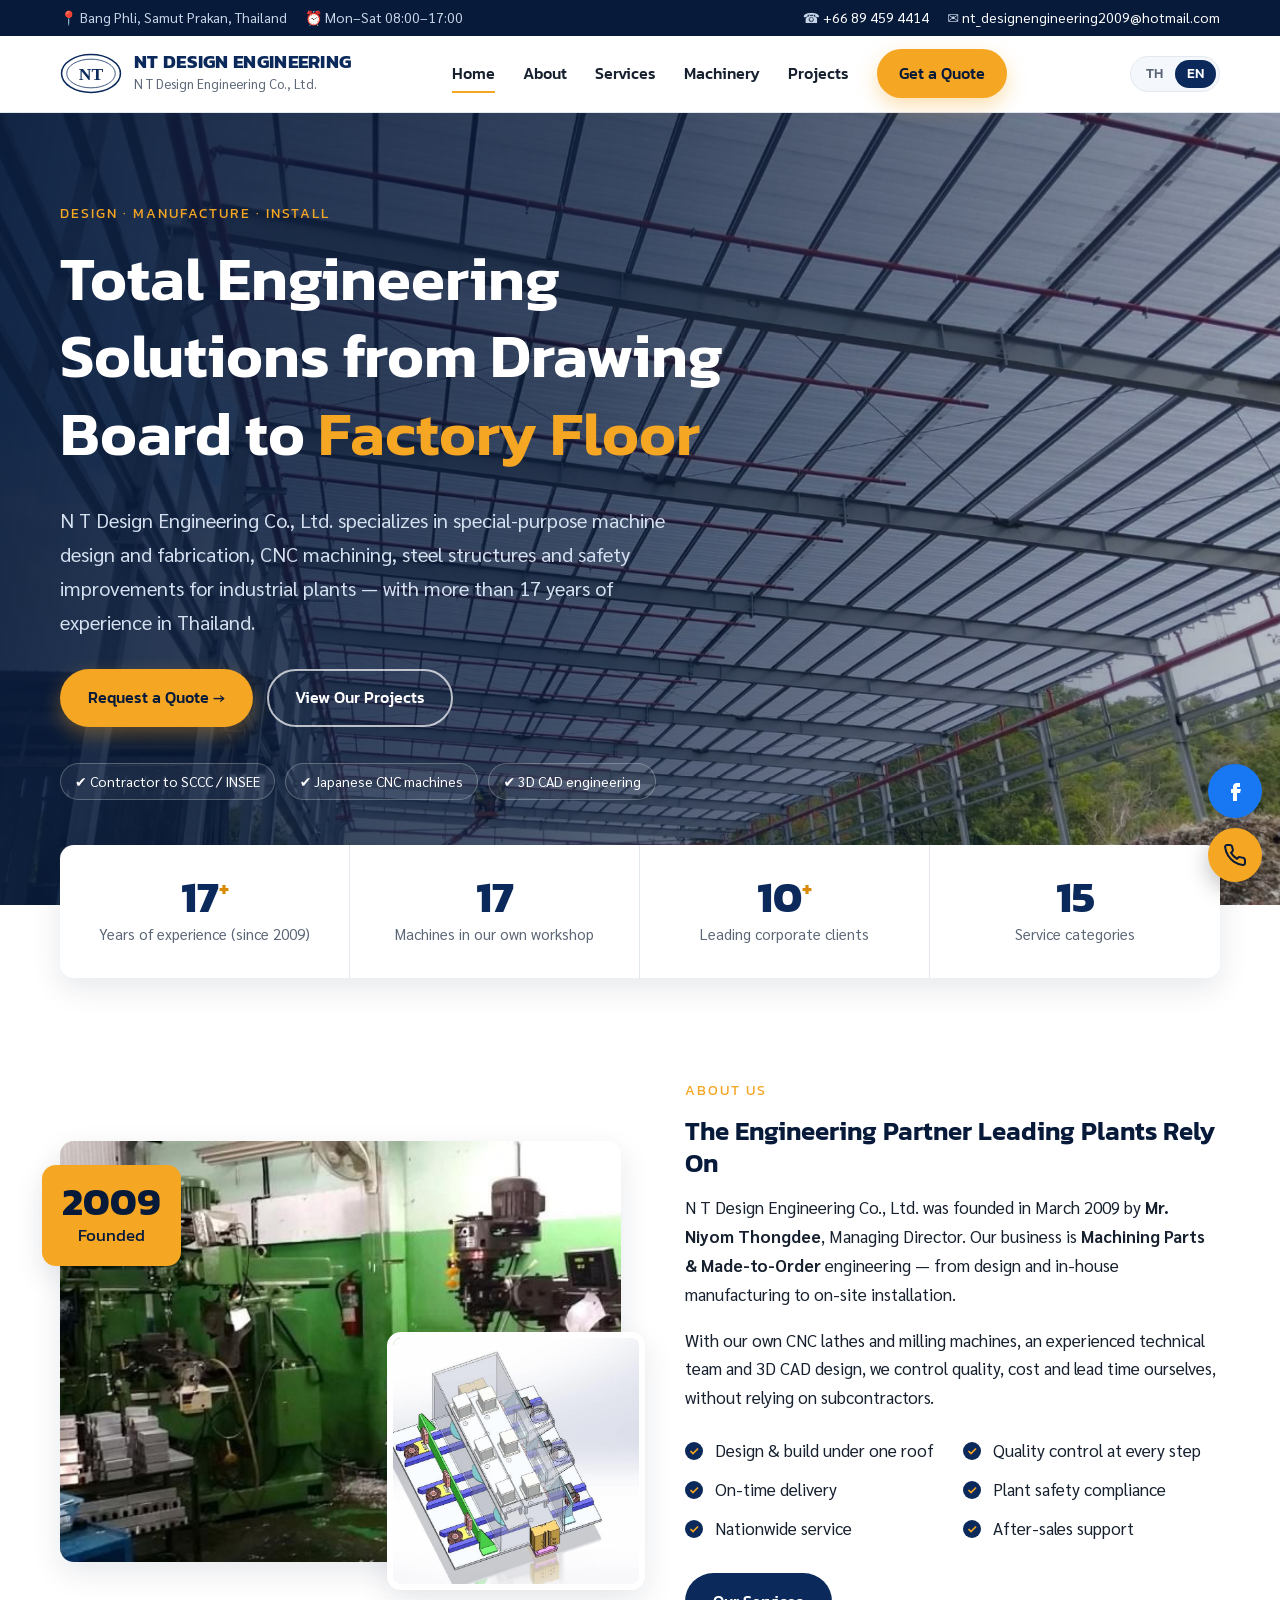
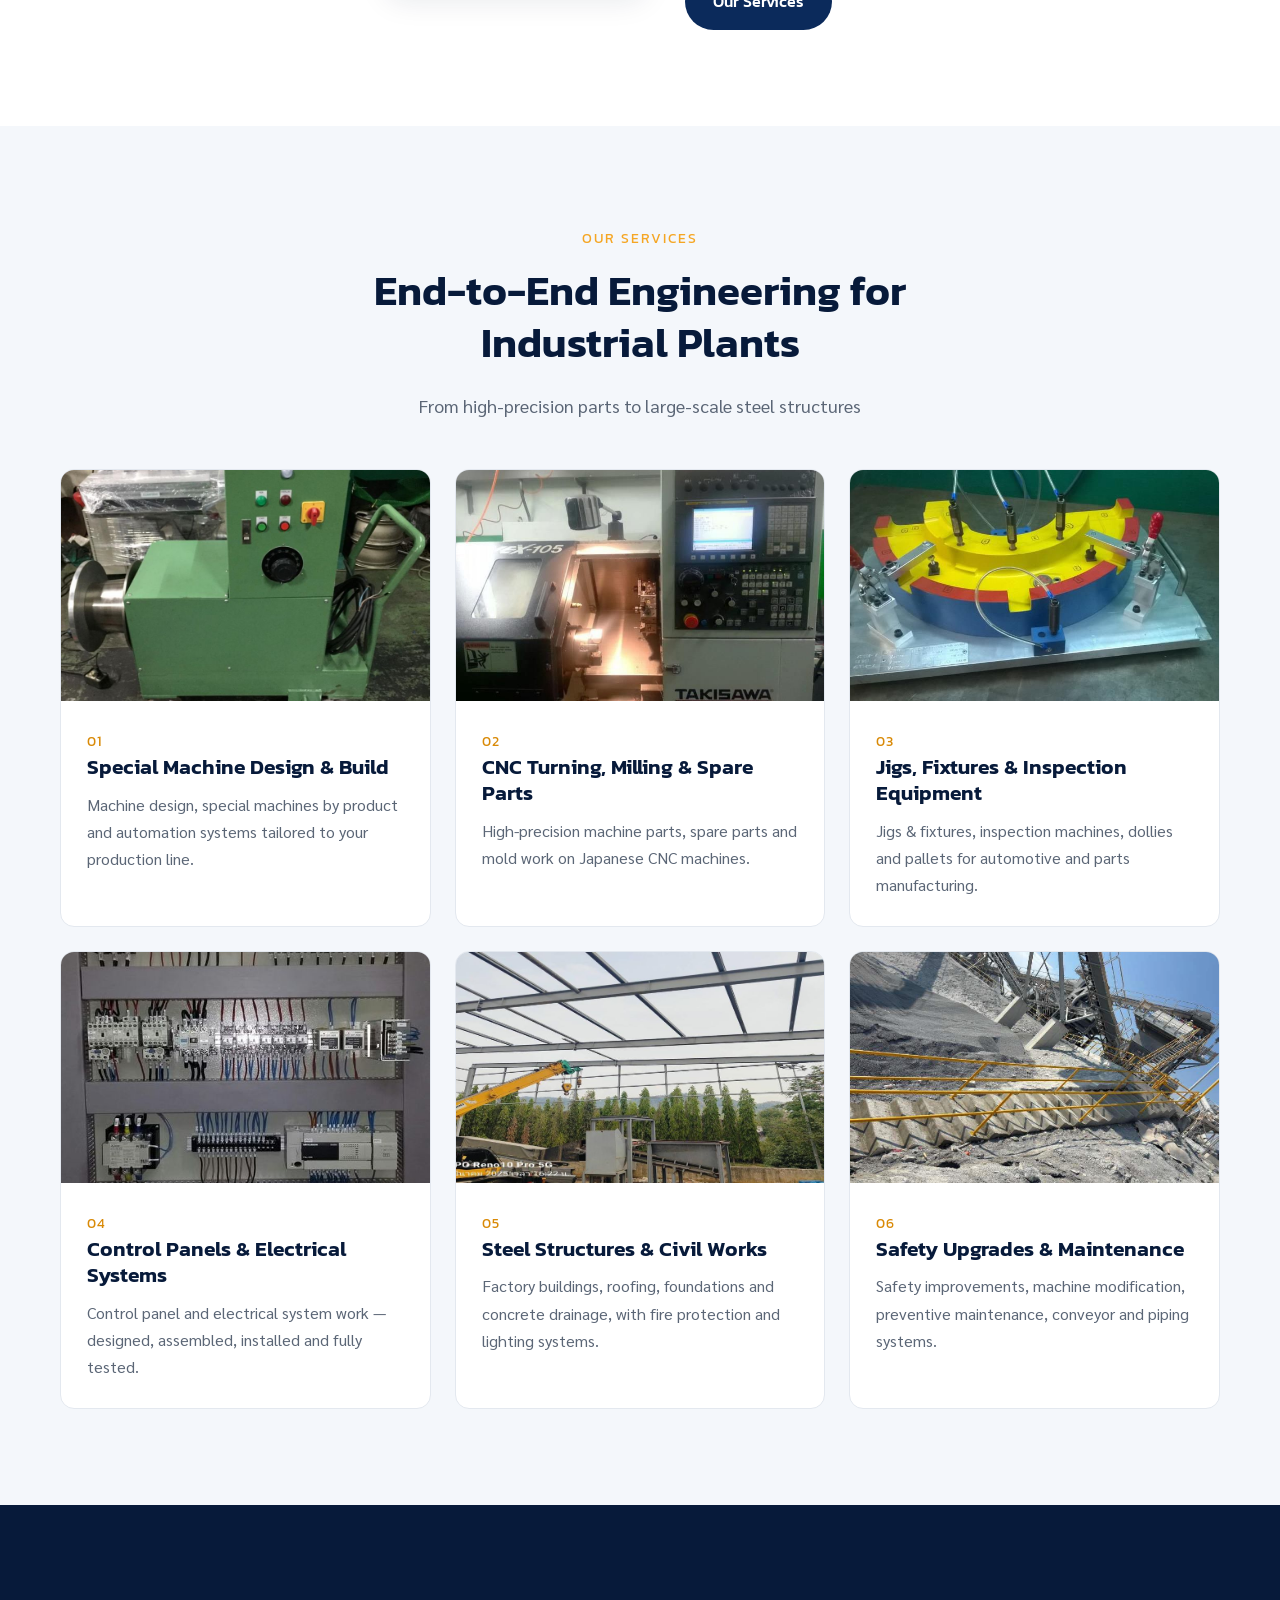
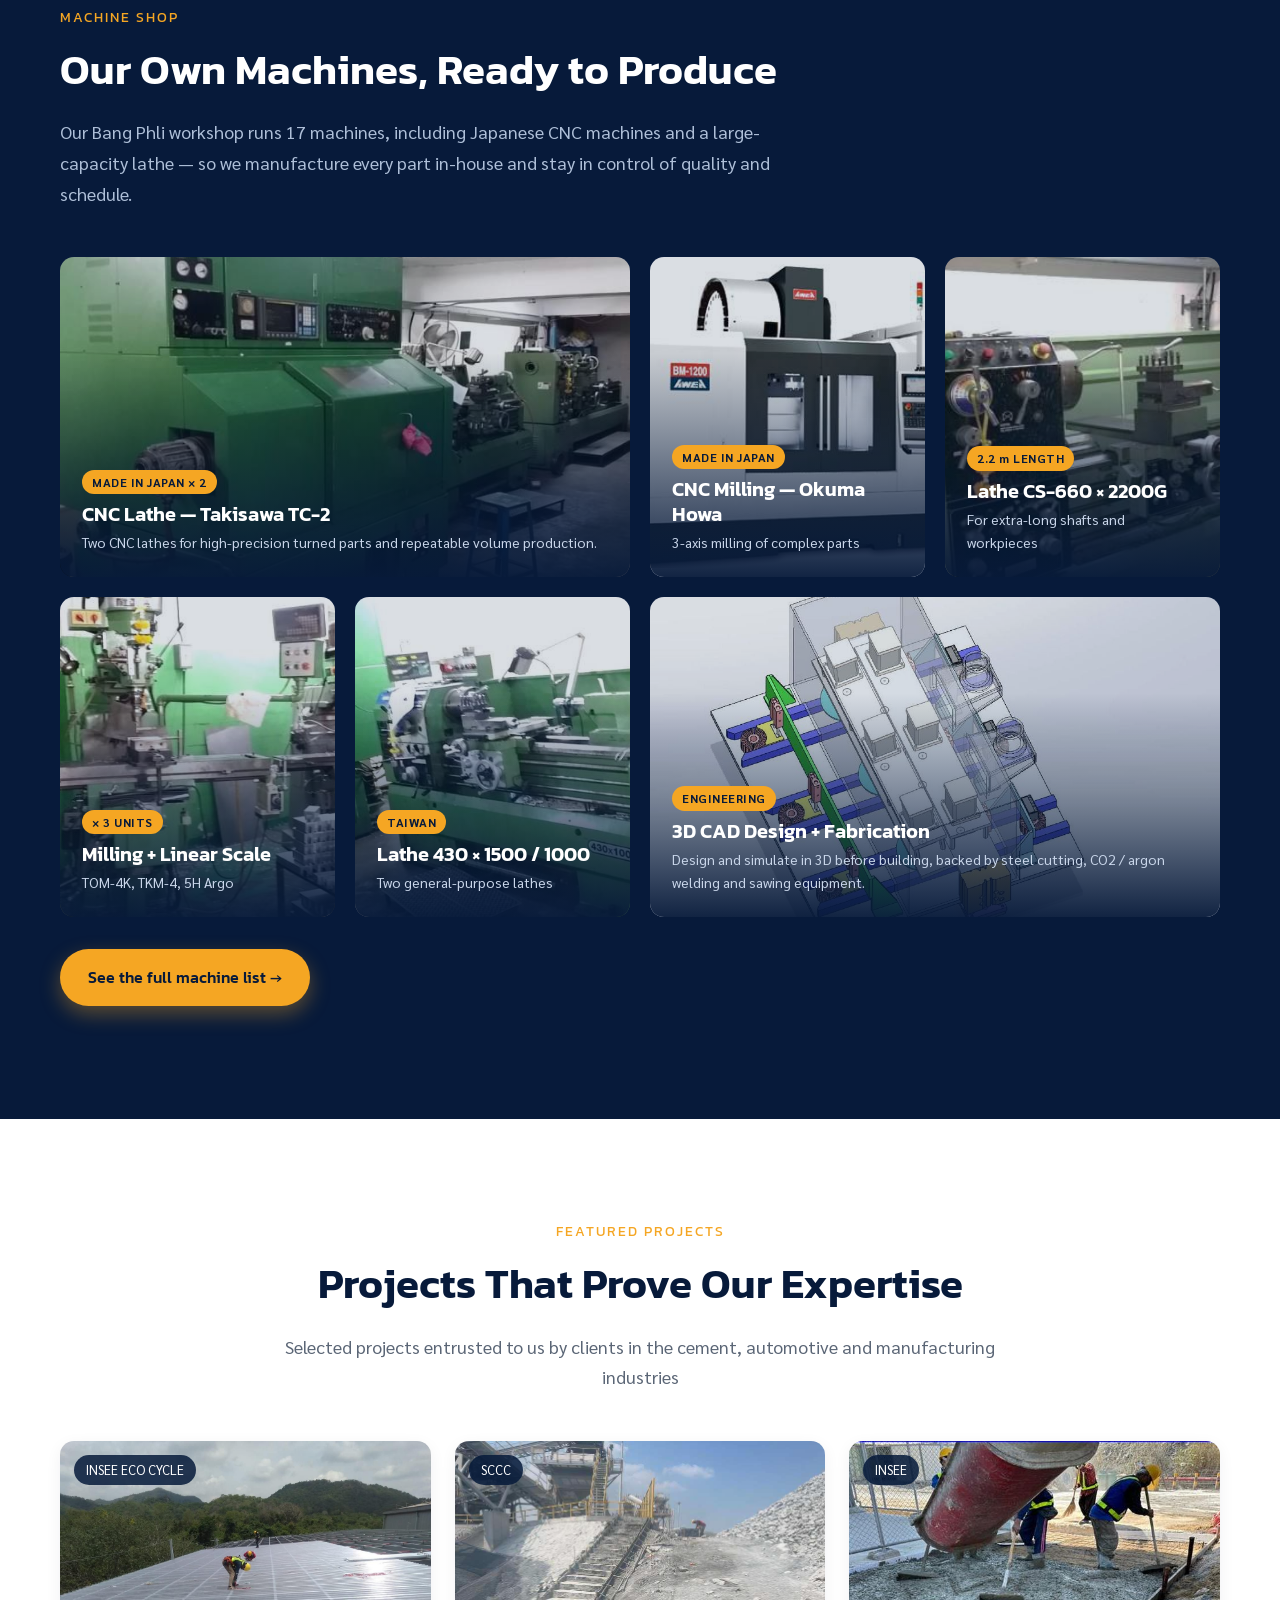
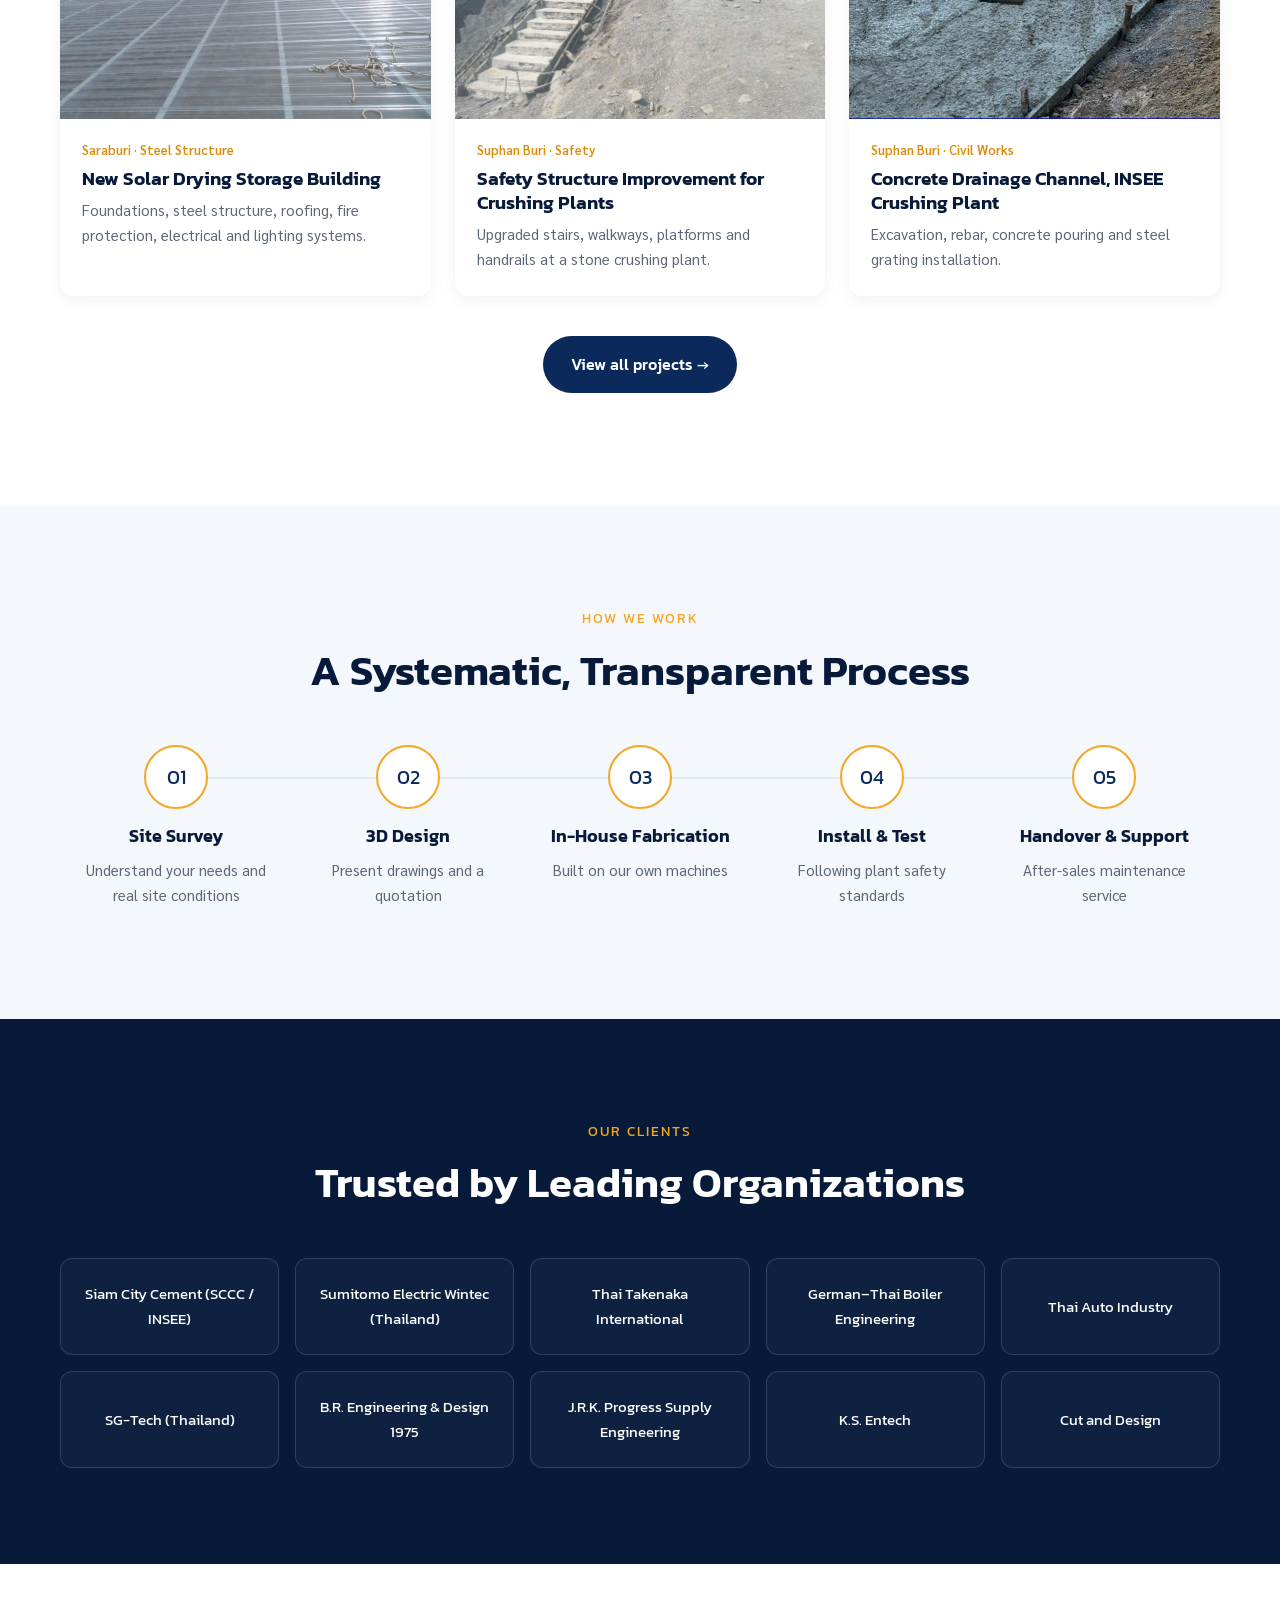
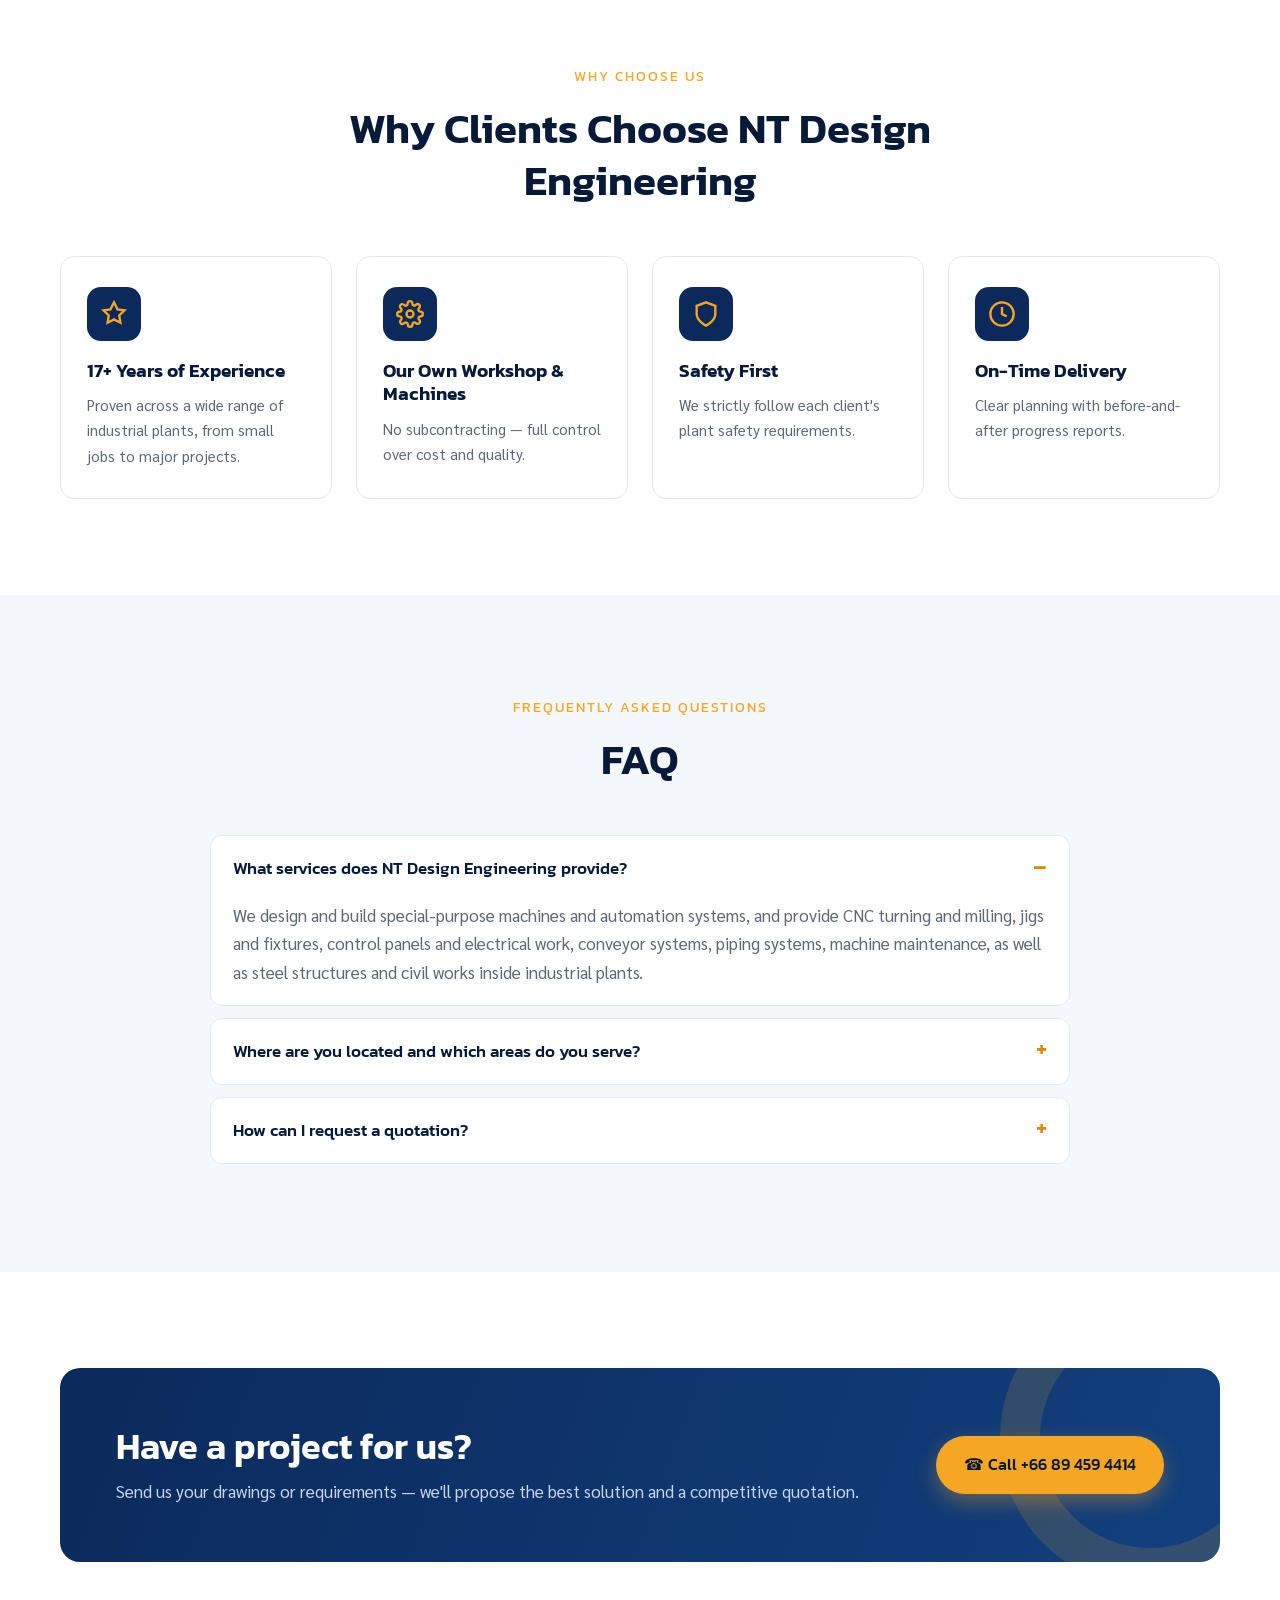
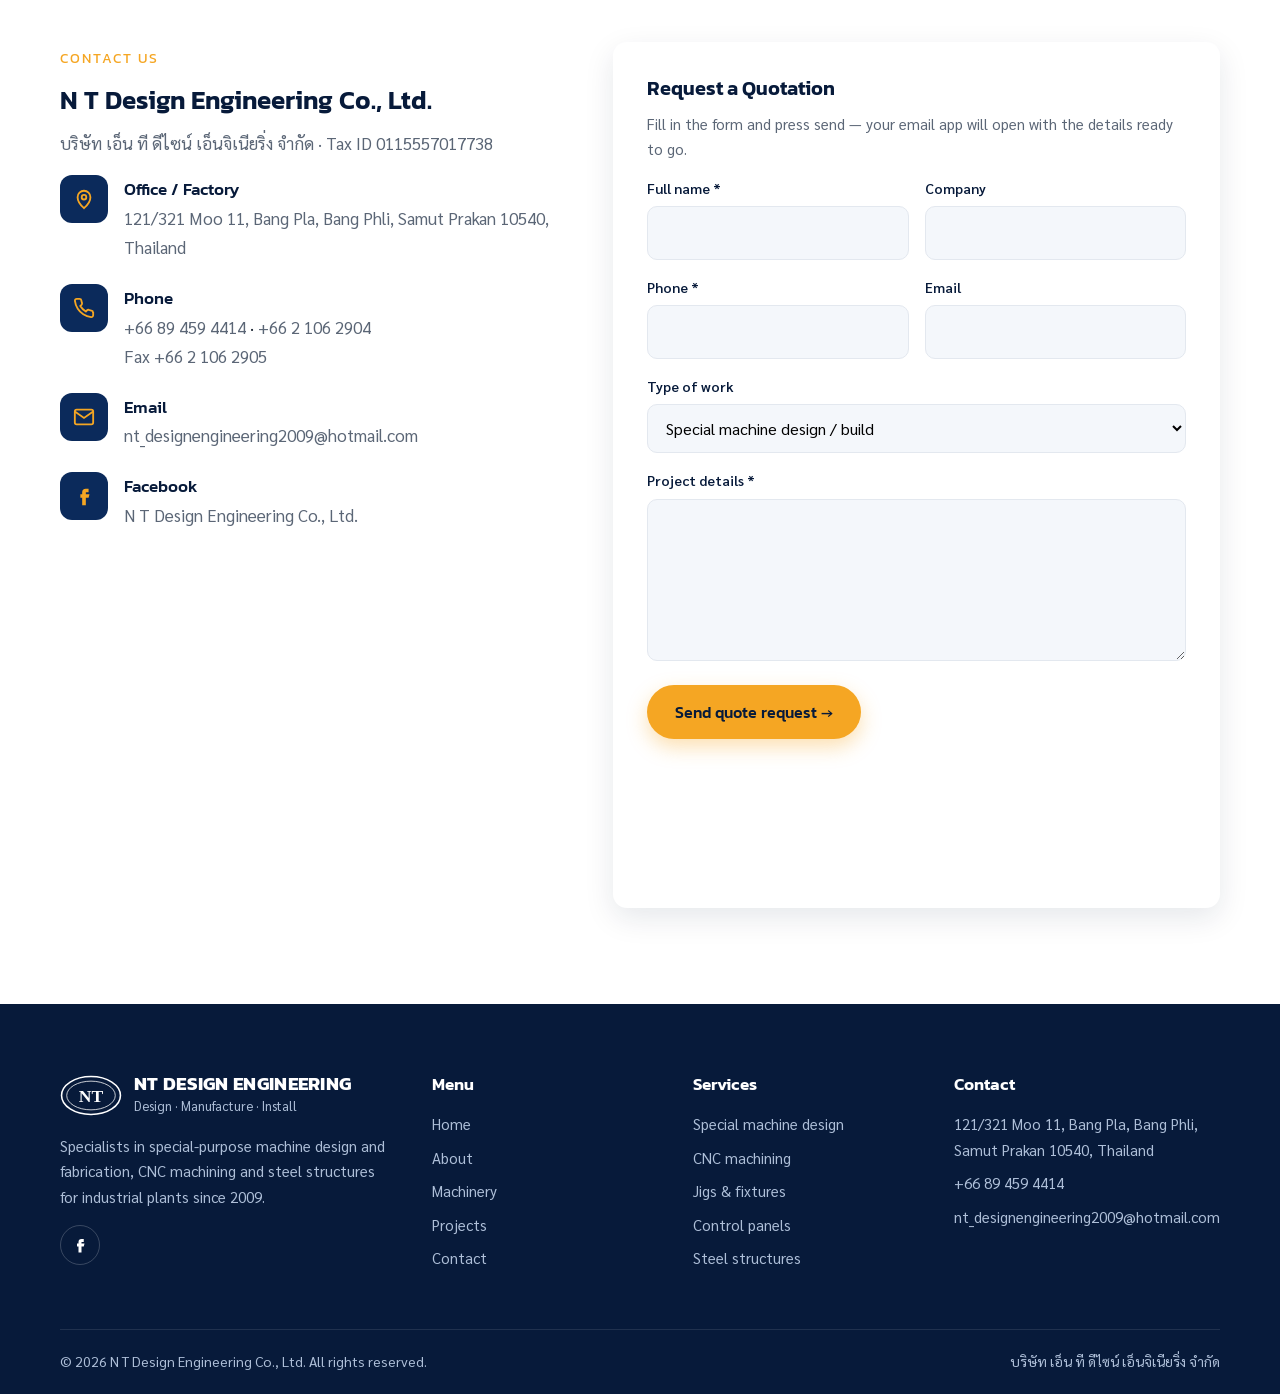
==== commit 146afdde: "Add files via upload" ====
--- a/en/index.html
+++ b/en/index.html
@@ -153,7 +153,7 @@
     <section id="about">
       <div class="container about-grid">
         <div class="about-media reveal">
-          <img src="../assets/img/cnc-lathe-line.jpg" alt="CNC lathe line at the NT Design Engineering workshop" loading="lazy" width="1000" height="572">
+          <img src="../assets/img/workshop-milling.jpg" alt="NT Design Engineering machine shop in Bang Phli" loading="lazy" width="724" height="384">
           <img class="float" src="../assets/img/cad-design.jpg" alt="Machine design in 3D CAD" loading="lazy" width="1000" height="752">
           <div class="years"><b>2009</b>Founded</div>
         </div>
@@ -222,7 +222,7 @@
         </div>
         <div class="machines-grid">
           <div class="machine wide reveal">
-            <img src="../assets/img/cnc-takisawa-operator.jpg" alt="Takisawa TC-2 CNC lathe with operator" loading="lazy" width="900" height="635">
+            <img src="../assets/img/cnc-lathe-tc2.jpg" alt="Takisawa TC-2 CNC lathes in our workshop" loading="lazy" width="667" height="403">
             <div class="machine-info"><span class="tag">MADE IN JAPAN × 2</span><h3>CNC Lathe — Takisawa TC-2</h3><p>Two CNC lathes for high-precision turned parts and repeatable volume production.</p></div>
           </div>
           <div class="machine reveal">
@@ -230,7 +230,7 @@
             <div class="machine-info"><span class="tag">MADE IN JAPAN</span><h3>CNC Milling — Okuma Howa</h3><p>3-axis milling of complex parts</p></div>
           </div>
           <div class="machine reveal">
-            <img src="../assets/img/lathe-430.jpg" alt="Large CS-660 x 2200G lathe" loading="lazy" width="900" height="597">
+            <img src="../assets/img/lathe-cs660.jpg" alt="Large CS-660 x 2200G lathe" loading="lazy" width="527" height="279">
             <div class="machine-info"><span class="tag">2.2 m LENGTH</span><h3>Lathe CS-660 × 2200G</h3><p>For extra-long shafts and workpieces</p></div>
           </div>
           <div class="machine reveal">
@@ -238,7 +238,7 @@
             <div class="machine-info"><span class="tag">× 3 UNITS</span><h3>Milling + Linear Scale</h3><p>TOM-4K, TKM-4, 5H Argo</p></div>
           </div>
           <div class="machine reveal">
-            <img src="../assets/img/cnc-lathe-line.jpg" alt="Lathe line in the workshop" loading="lazy" width="1000" height="572">
+            <img src="../assets/img/lathe-430.jpg" alt="430 x 1000 lathe" loading="lazy" width="900" height="597">
             <div class="machine-info"><span class="tag">TAIWAN</span><h3>Lathe 430 × 1500 / 1000</h3><p>Two general-purpose lathes</p></div>
           </div>
           <div class="machine wide reveal">
